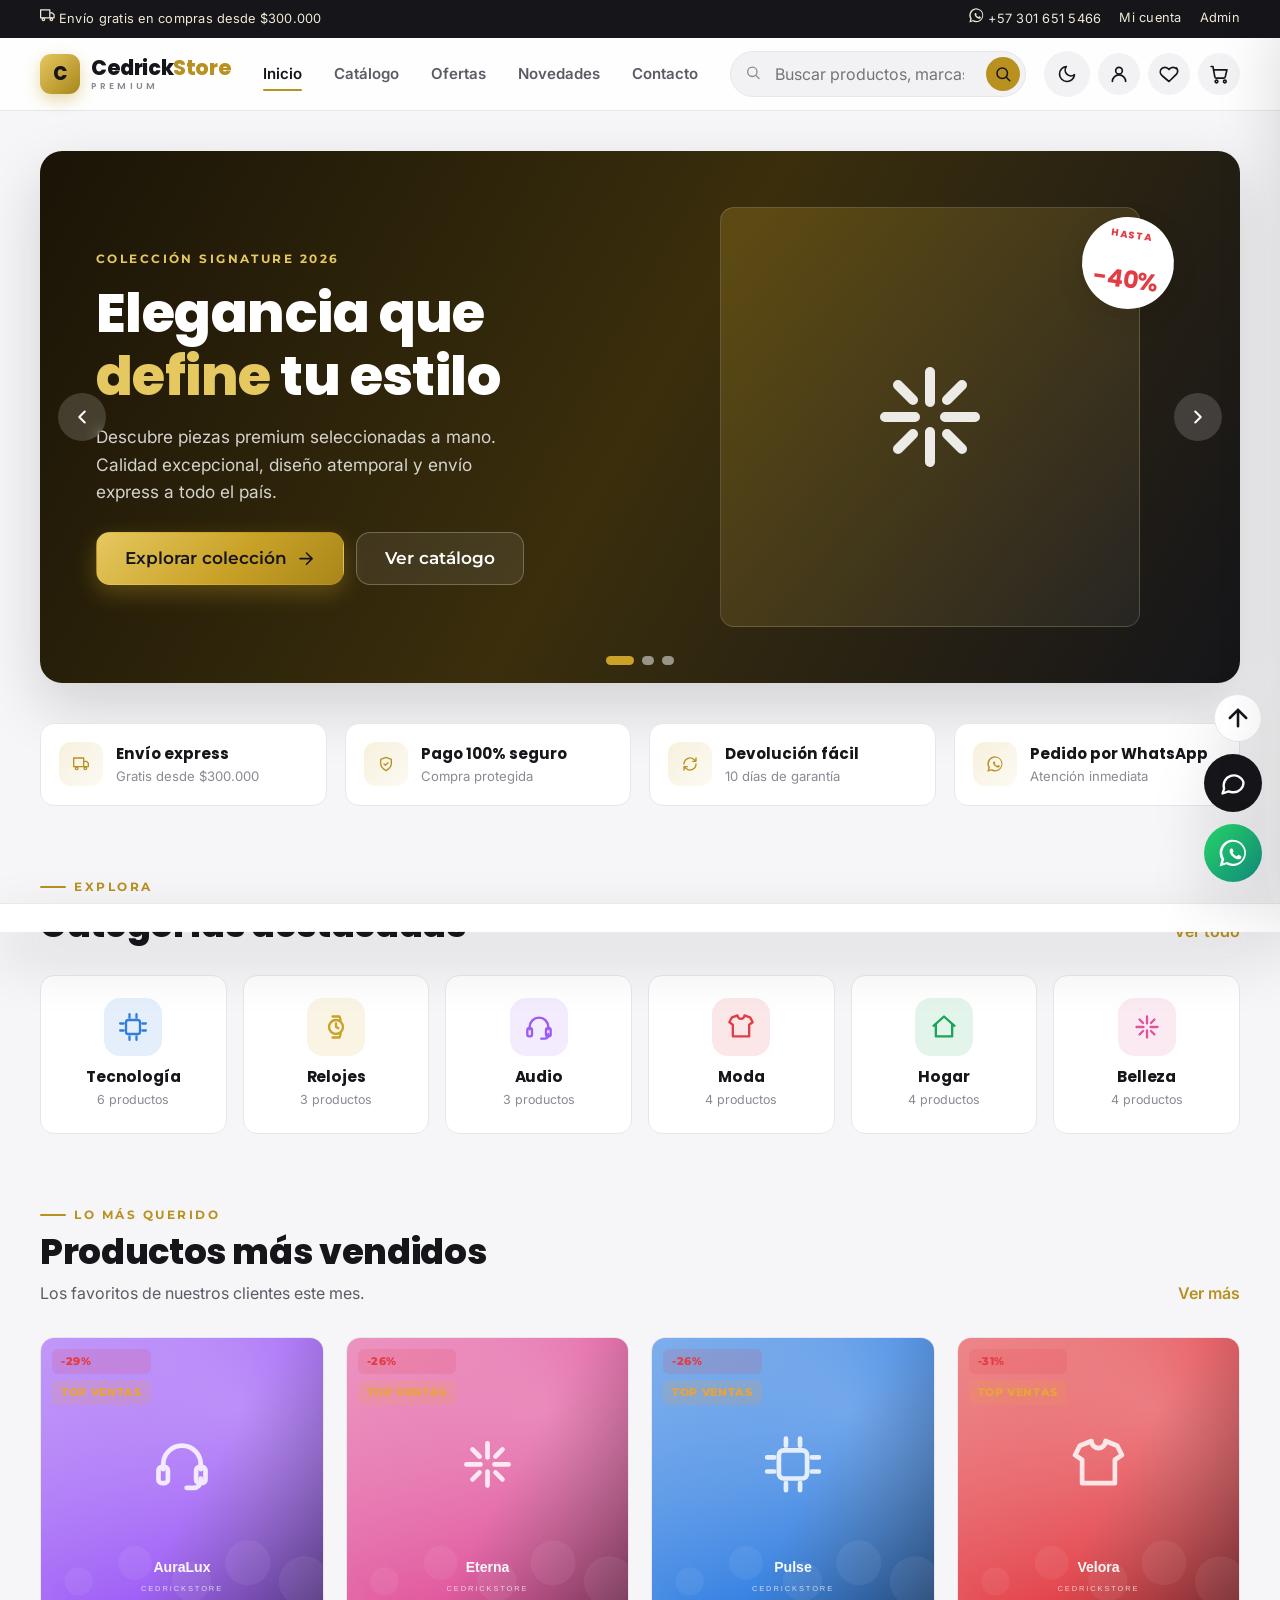
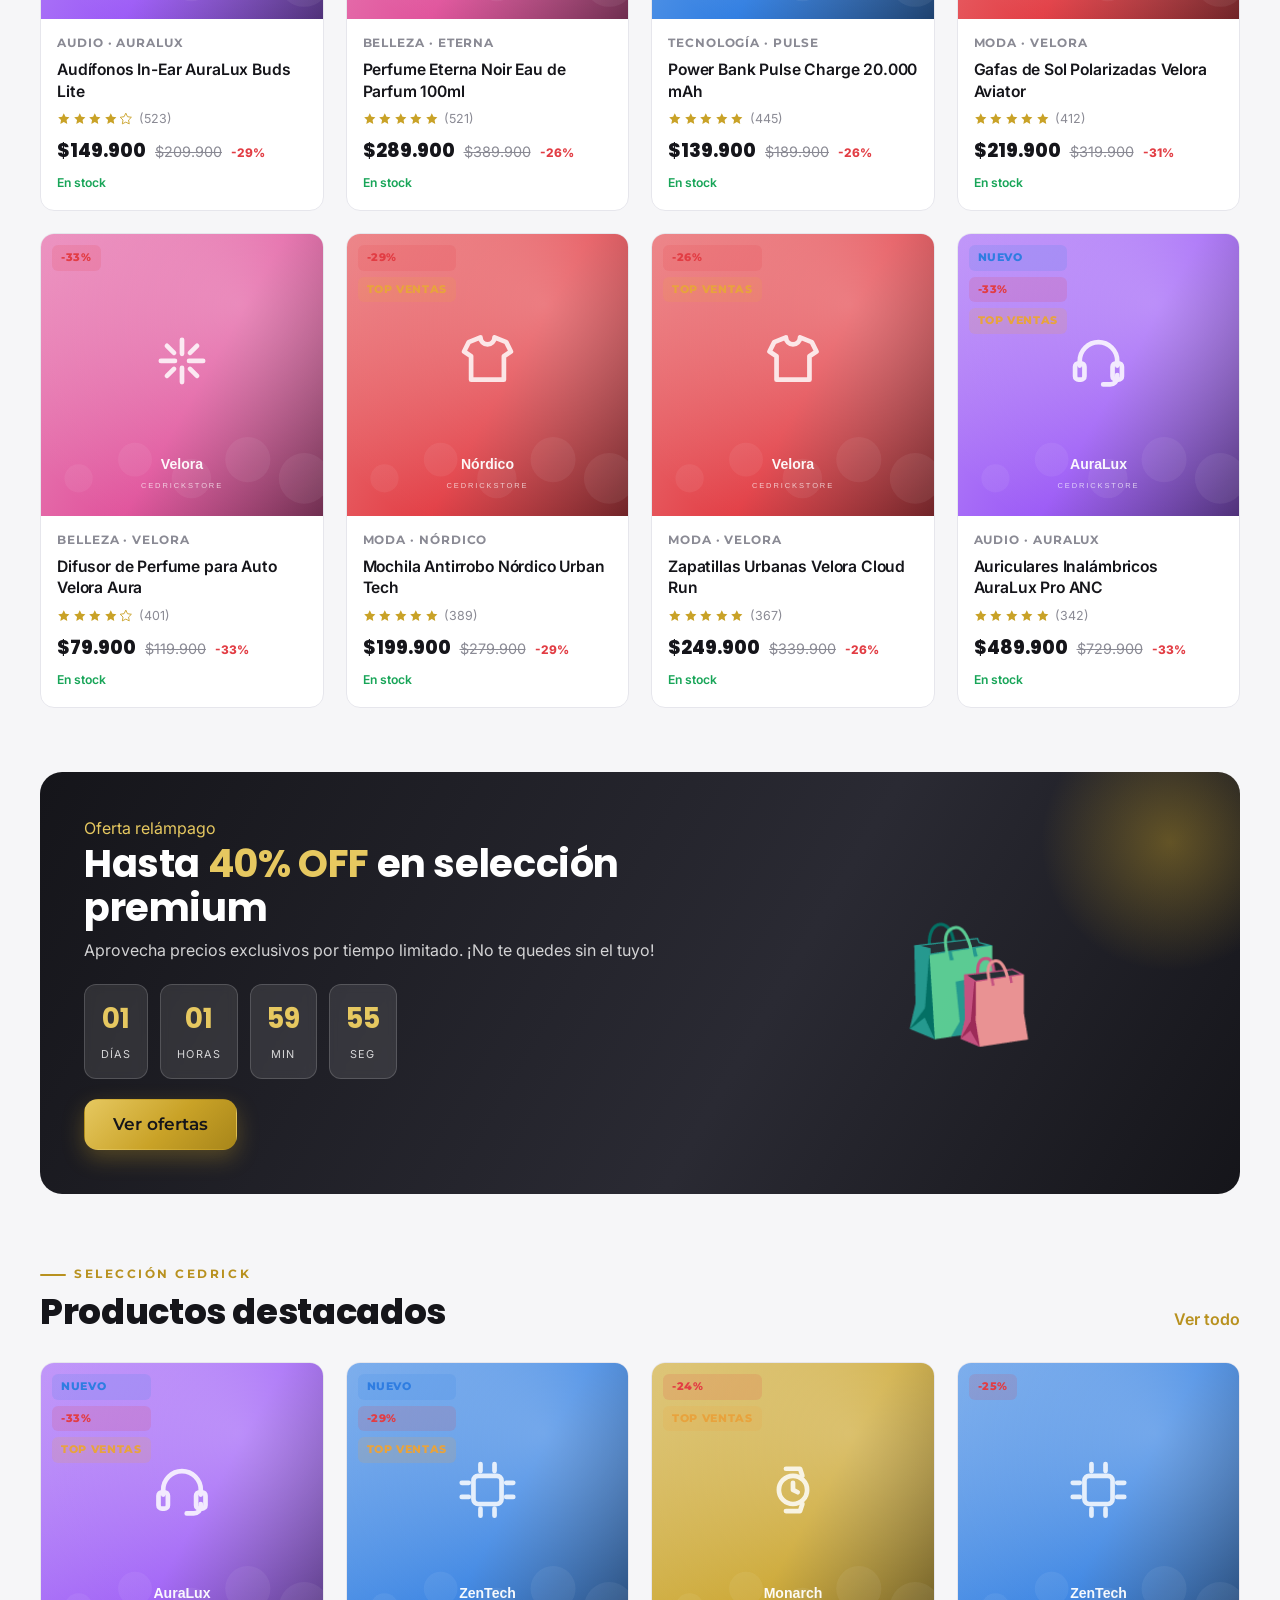
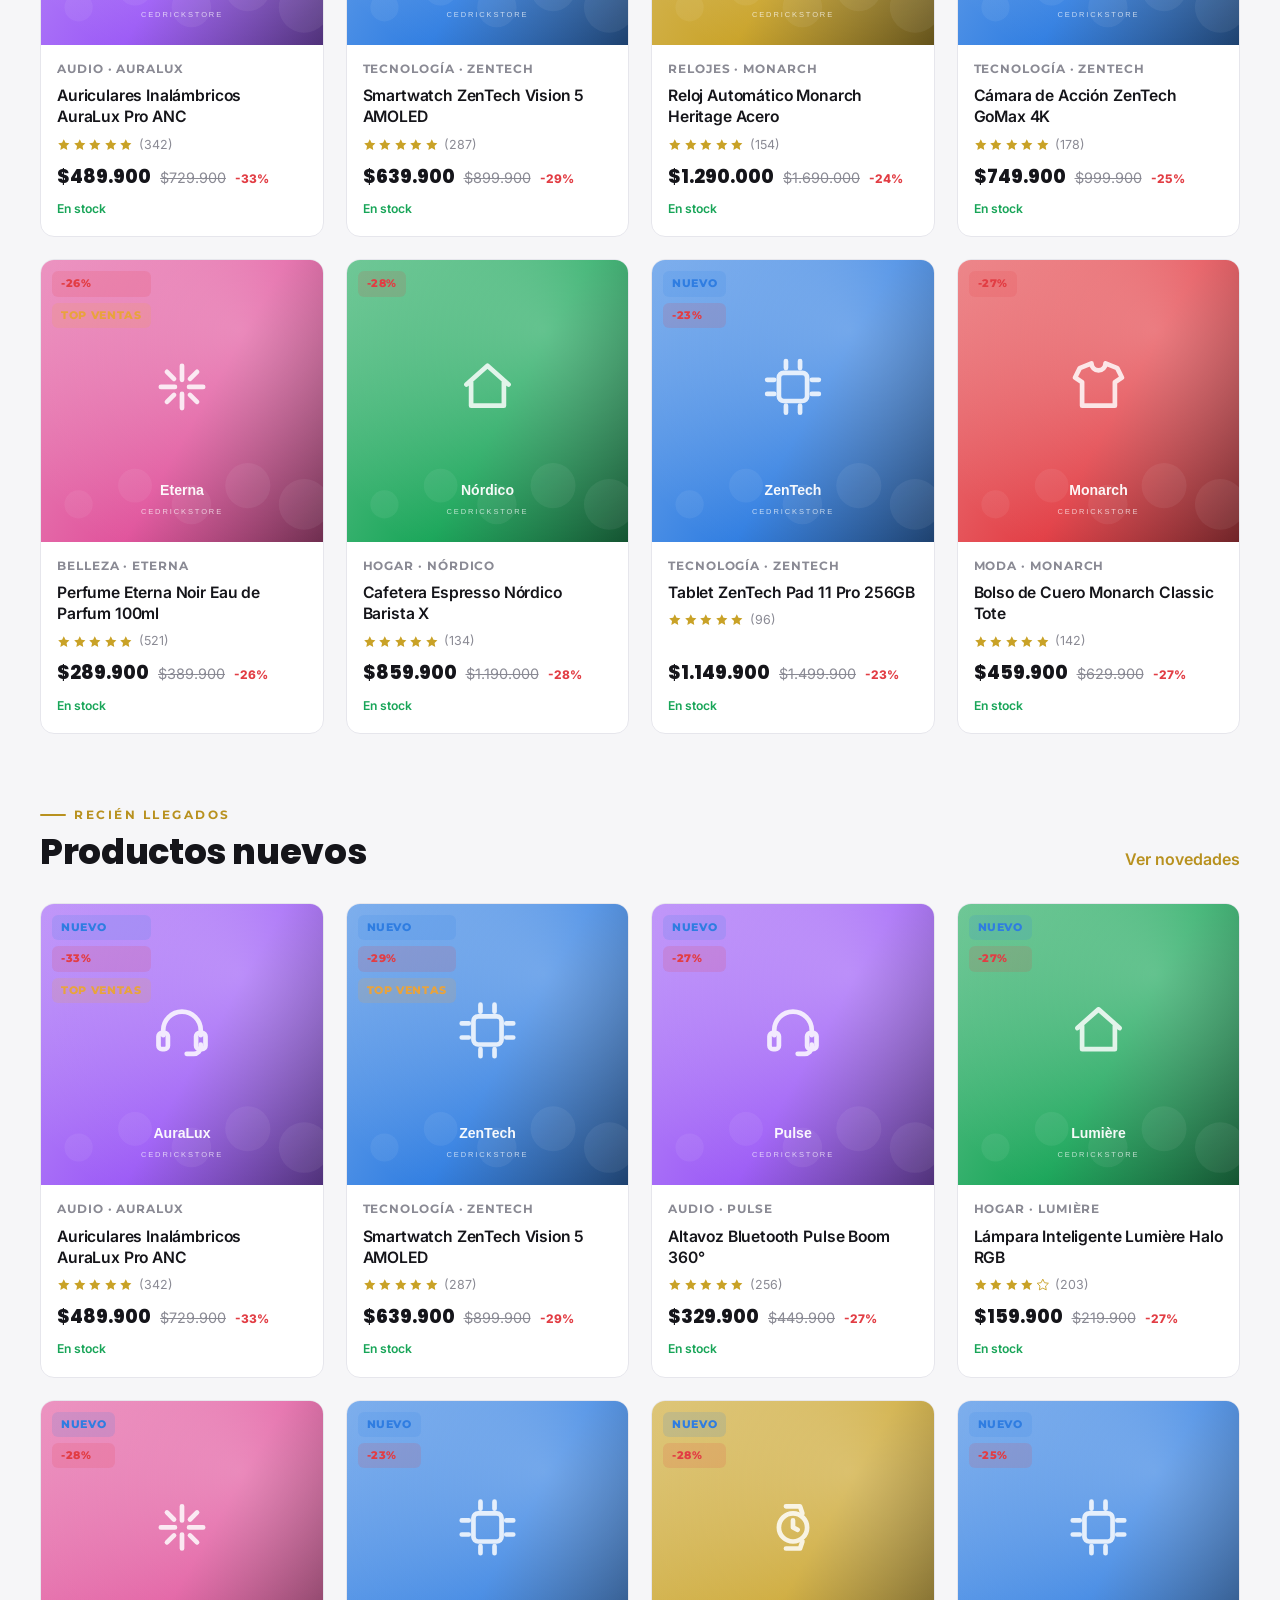
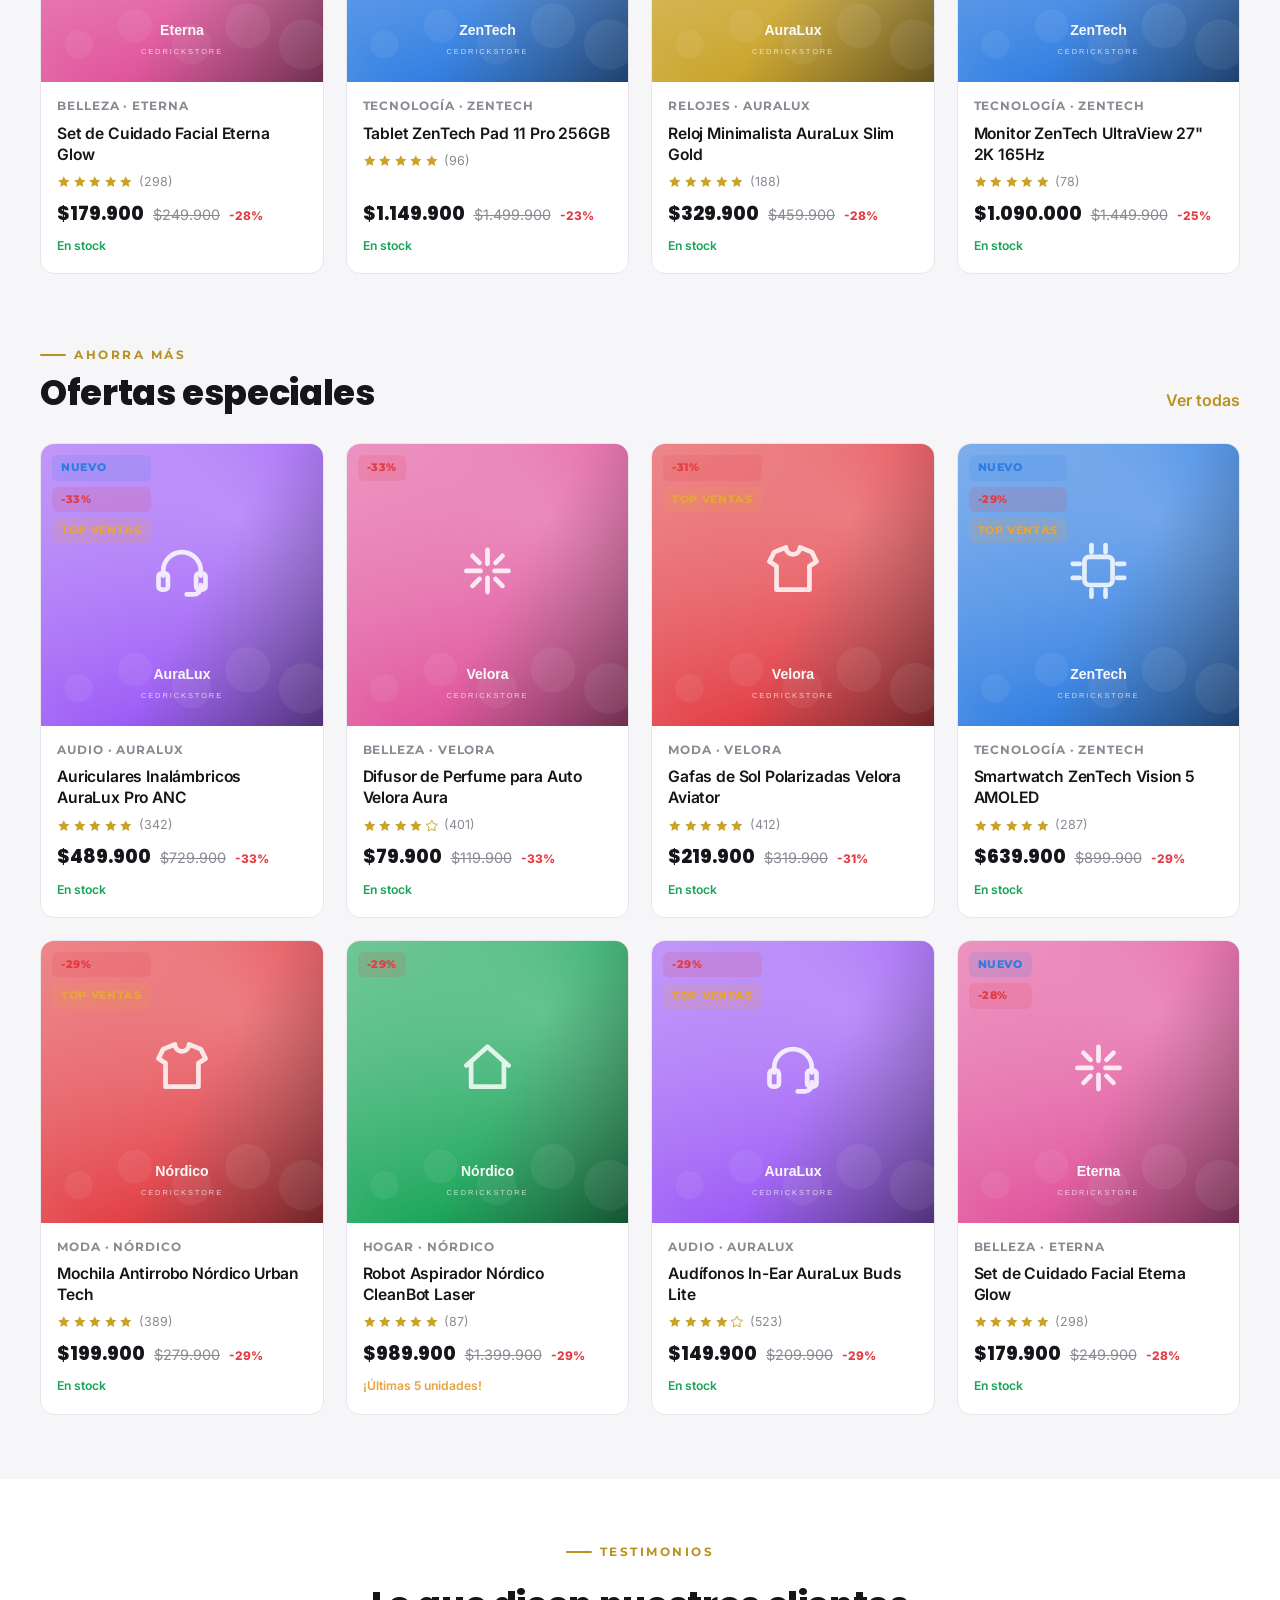
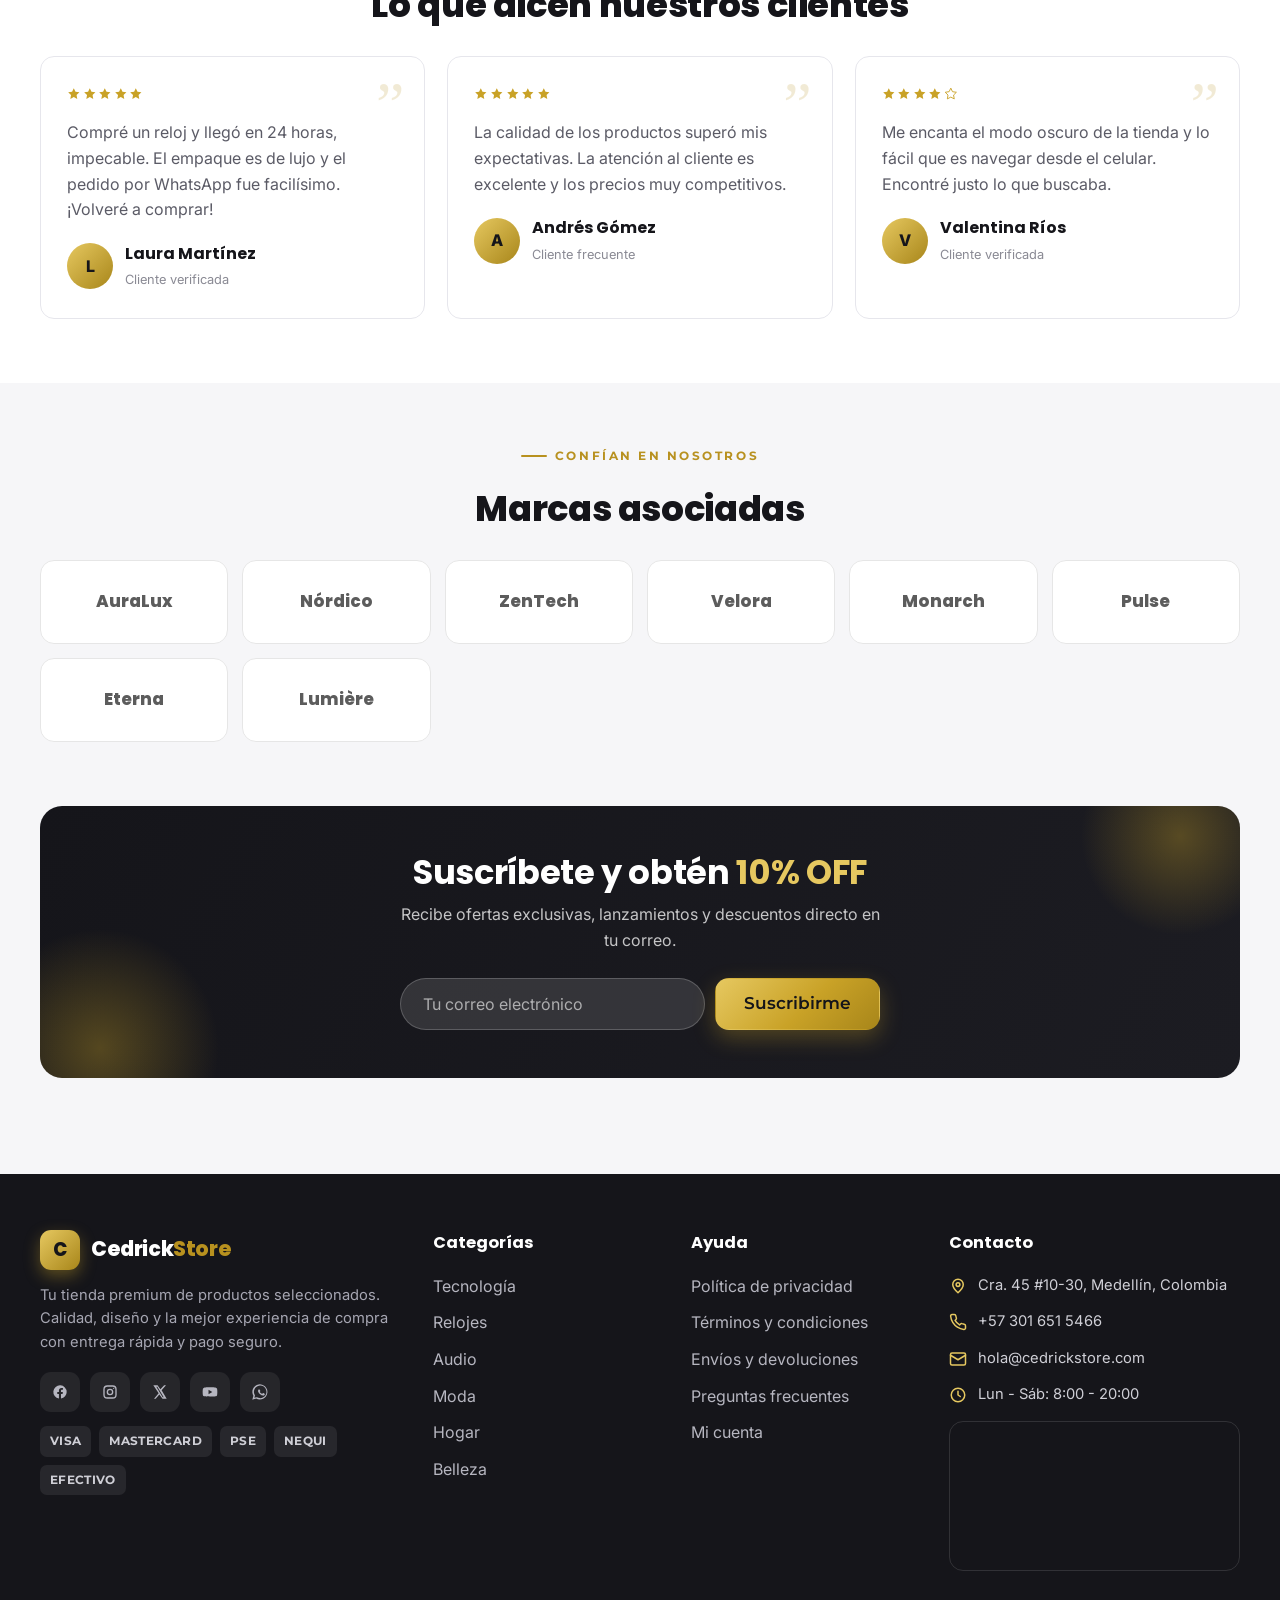
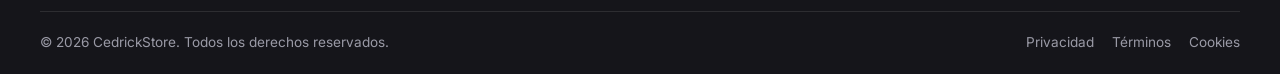
==== index.html @ 31922931 "CedrickStore: tienda online premium con pedidos por WhatsApp - Home con slider, categorias, mas vend" ====
<!DOCTYPE html>
<html lang="es">
<head>
  <meta charset="UTF-8">
  <meta name="viewport" content="width=device-width, initial-scale=1.0, viewport-fit=cover">
  <meta name="theme-color" content="#0c0c0e">
  <title>CedrickStore — Tienda Online Premium | Tecnología, Relojes, Moda y más</title>
  <meta name="description" content="CedrickStore: tienda online premium con productos seleccionados de tecnología, relojes, audio, moda, hogar y belleza. Envío rápido, pago seguro y pedidos por WhatsApp.">
  <meta name="keywords" content="tienda online, comprar online, tecnología, relojes, audio, moda, hogar, belleza, premium, ofertas, Colombia">
  <meta name="author" content="CedrickStore">
  <link rel="canonical" href="https://cedrickstore.com/">
  <!-- Open Graph -->
  <meta property="og:type" content="website">
  <meta property="og:title" content="CedrickStore — Tienda Online Premium">
  <meta property="og:description" content="Productos premium seleccionados a mano. Tecnología, relojes, moda y más con envío rápido y pedidos por WhatsApp.">
  <meta property="og:locale" content="es_CO">
  <meta name="twitter:card" content="summary_large_image">
  <link rel="icon" href="data:image/svg+xml,%3Csvg xmlns='http://www.w3.org/2000/svg' viewBox='0 0 32 32'%3E%3Crect width='32' height='32' rx='8' fill='%23c9a227'/%3E%3Ctext x='16' y='23' font-family='Poppins,sans-serif' font-size='20' font-weight='800' text-anchor='middle' fill='%23151515'%3EC%3C/text%3E%3C/svg%3E">
  <link rel="preconnect" href="https://fonts.googleapis.com">
  <link rel="preconnect" href="https://fonts.gstatic.com" crossorigin>
  <link rel="stylesheet" href="css/styles.css">
  <script type="application/ld+json">
  {"@context":"https://schema.org","@type":"Store","name":"CedrickStore","description":"Tienda online premium de tecnología, relojes, moda, hogar y belleza.","telephone":"+573016515466","address":{"@type":"PostalAddress","addressLocality":"Medellín","addressCountry":"CO"},"priceRange":"$$"}
  </script>
</head>
<body data-page="home">

  <main>
    <!-- HERO / SLIDER -->
    <section class="hero section--tight">
      <div class="container">
        <div class="slider" id="heroSlider" aria-label="Promociones destacadas">
          <div class="slides" id="heroSlides"></div>
          <button class="slider-arrow prev" id="heroPrev" aria-label="Anterior"></button>
          <button class="slider-arrow next" id="heroNext" aria-label="Siguiente"></button>
          <div class="slider-dots" id="heroDots"></div>
        </div>
      </div>
    </section>

    <!-- FEATURES -->
    <section class="container">
      <div class="feature-row reveal" id="featureRow"></div>
    </section>

    <!-- CATEGORÍAS -->
    <section class="section">
      <div class="container">
        <div class="section-head">
          <div>
            <span class="eyebrow">Explora</span>
            <h2 class="section-title">Categorías destacadas</h2>
          </div>
          <a href="catalog.html" class="link-more">Ver todo</a>
        </div>
        <div class="cat-grid stagger" id="catGrid"></div>
      </div>
    </section>

    <!-- MÁS VENDIDOS -->
    <section class="section" style="padding-top:0">
      <div class="container">
        <div class="section-head">
          <div>
            <span class="eyebrow">Lo más querido</span>
            <h2 class="section-title">Productos más vendidos</h2>
            <p class="section-sub">Los favoritos de nuestros clientes este mes.</p>
          </div>
          <a href="catalog.html?sort=popular" class="link-more">Ver más</a>
        </div>
        <div class="product-grid" id="bestGrid"></div>
      </div>
    </section>

    <!-- DEAL BANNER -->
    <section class="container">
      <div class="deal-banner reveal">
        <div>
          <span class="eyebrow" style="color:var(--gold-soft)">Oferta relámpago</span>
          <h3>Hasta <span class="gold-text">40% OFF</span> en selección premium</h3>
          <p style="opacity:.8;margin-top:8px">Aprovecha precios exclusivos por tiempo limitado. ¡No te quedes sin el tuyo!</p>
          <div class="countdown" id="countdown">
            <div class="cd-box"><b data-cd="d">00</b><span>Días</span></div>
            <div class="cd-box"><b data-cd="h">00</b><span>Horas</span></div>
            <div class="cd-box"><b data-cd="m">00</b><span>Min</span></div>
            <div class="cd-box"><b data-cd="s">00</b><span>Seg</span></div>
          </div>
          <a href="catalog.html?filter=sale" class="btn btn-gold btn-lg">Ver ofertas</a>
        </div>
        <div class="center" style="font-size:7rem;opacity:.9">🛍️</div>
      </div>
    </section>

    <!-- DESTACADOS -->
    <section class="section">
      <div class="container">
        <div class="section-head">
          <div>
            <span class="eyebrow">Selección Cedrick</span>
            <h2 class="section-title">Productos destacados</h2>
          </div>
          <a href="catalog.html" class="link-more">Ver todo</a>
        </div>
        <div class="product-grid" id="featuredGrid"></div>
      </div>
    </section>

    <!-- NUEVOS -->
    <section class="section" style="padding-top:0">
      <div class="container">
        <div class="section-head">
          <div>
            <span class="eyebrow">Recién llegados</span>
            <h2 class="section-title">Productos nuevos</h2>
          </div>
          <a href="catalog.html?sort=new" class="link-more">Ver novedades</a>
        </div>
        <div class="product-grid" id="newGrid"></div>
      </div>
    </section>

    <!-- OFERTAS -->
    <section class="section" style="padding-top:0">
      <div class="container">
        <div class="section-head">
          <div>
            <span class="eyebrow">Ahorra más</span>
            <h2 class="section-title">Ofertas especiales</h2>
          </div>
          <a href="catalog.html?filter=sale" class="link-more">Ver todas</a>
        </div>
        <div class="product-grid" id="saleGrid"></div>
      </div>
    </section>

    <!-- TESTIMONIOS -->
    <section class="section" style="background:var(--bg-alt)">
      <div class="container">
        <div class="section-head" style="justify-content:center;text-align:center;flex-direction:column;align-items:center">
          <span class="eyebrow">Testimonios</span>
          <h2 class="section-title">Lo que dicen nuestros clientes</h2>
        </div>
        <div class="testi-grid stagger" id="testiGrid"></div>
      </div>
    </section>

    <!-- MARCAS -->
    <section class="section">
      <div class="container">
        <div class="section-head" style="justify-content:center;text-align:center;flex-direction:column;align-items:center">
          <span class="eyebrow">Confían en nosotros</span>
          <h2 class="section-title">Marcas asociadas</h2>
        </div>
        <div class="brand-strip stagger" id="brandStrip"></div>
      </div>
    </section>

    <!-- NEWSLETTER -->
    <section class="container" style="padding-bottom:32px">
      <div class="newsletter reveal">
        <h3>Suscríbete y obtén <span style="color:var(--gold-soft)">10% OFF</span></h3>
        <p>Recibe ofertas exclusivas, lanzamientos y descuentos directo en tu correo.</p>
        <form id="newsletterForm">
          <input type="email" placeholder="Tu correo electrónico" required aria-label="Correo">
          <button class="btn btn-gold btn-lg" type="submit">Suscribirme</button>
        </form>
      </div>
    </section>
  </main>

  <script src="js/data.js"></script>
  <script src="js/core.js"></script>
  <script src="js/layout.js"></script>
  <script src="js/home.js"></script>
</body>
</html>
---- css/styles.css ----
/* =========================================================================
   CedrickStore — Sistema de diseño premium
   Paleta: Negro elegante · Blanco premium · Dorado sofisticado · Gris oscuro
   Tipografías: Poppins · Inter · Montserrat
   Totalmente editable: modifica las variables de :root y [data-theme].
   ========================================================================= */

/* ---------- Tipografías (con fallback de sistema si no hay red) ---------- */
@import url('https://fonts.googleapis.com/css2?family=Inter:wght@400;500;600;700&family=Montserrat:wght@500;600;700;800&family=Poppins:wght@400;500;600;700;800&display=swap');

/* ============================ VARIABLES ================================== */
:root {
  /* Paleta base */
  --gold: #c9a227;
  --gold-soft: #e6c860;
  --gold-deep: #a8861a;
  --black: #0c0c0e;
  --ink: #15151a;
  --gray-900: #1c1c22;
  --gray-700: #33333d;
  --gray-500: #6b6b76;
  --gray-300: #c9c9d1;
  --gray-100: #f2f2f5;
  --white: #ffffff;

  /* Tokens semánticos (TEMA CLARO por defecto) */
  --bg: #f6f6f8;
  --bg-alt: #ffffff;
  --surface: #ffffff;
  --surface-2: #f2f2f5;
  --text: #15151a;
  --text-soft: #5b5b66;
  --muted: #8a8a94;
  --border: #e6e6ec;
  --accent: #b8911f;
  --accent-2: #c9a227;
  --accent-contrast: #15151a;
  --header-bg: rgba(255,255,255,0.86);
  --shadow-sm: 0 1px 2px rgba(16,16,22,.06), 0 2px 8px rgba(16,16,22,.05);
  --shadow-md: 0 8px 28px rgba(16,16,22,.10);
  --shadow-lg: 0 24px 60px rgba(16,16,22,.16);
  --success: #18a558;
  --danger: #e23d44;
  --warning: #e8a33d;
  --info: #2f7de1;

  --radius: 14px;
  --radius-sm: 9px;
  --radius-lg: 22px;
  --maxw: 1240px;
  --header-h: 72px;
  --font-sans: 'Inter', system-ui, -apple-system, 'Segoe UI', Roboto, sans-serif;
  --font-head: 'Poppins', 'Montserrat', system-ui, sans-serif;
  --font-alt: 'Montserrat', 'Poppins', system-ui, sans-serif;
  --ease: cubic-bezier(.22,.61,.36,1);
}

/* ============================ TEMA OSCURO =============================== */
[data-theme="dark"] {
  --bg: #0c0c0e;
  --bg-alt: #121217;
  --surface: #16161c;
  --surface-2: #1d1d25;
  --text: #f3f3f6;
  --text-soft: #b9b9c4;
  --muted: #82828e;
  --border: #26262f;
  --accent: #e6c860;
  --accent-2: #c9a227;
  --accent-contrast: #15151a;
  --header-bg: rgba(12,12,14,0.78);
  --shadow-sm: 0 1px 2px rgba(0,0,0,.4), 0 2px 10px rgba(0,0,0,.35);
  --shadow-md: 0 10px 34px rgba(0,0,0,.5);
  --shadow-lg: 0 28px 70px rgba(0,0,0,.6);
}

/* ============================ RESET ===================================== */
*, *::before, *::after { box-sizing: border-box; }
* { margin: 0; }
html { scroll-behavior: smooth; -webkit-text-size-adjust: 100%; }
body {
  font-family: var(--font-sans);
  background: var(--bg);
  color: var(--text);
  line-height: 1.6;
  -webkit-font-smoothing: antialiased;
  text-rendering: optimizeLegibility;
  transition: background .4s var(--ease), color .4s var(--ease);
  overflow-x: hidden;
}
img, svg, video { display: block; max-width: 100%; }
img { height: auto; }
/* Tamaño seguro por defecto para íconos SVG en línea (se sobreescribe abajo) */
svg { width: 1em; height: 1em; flex-shrink: 0; }
.ico { display: inline-flex; align-items: center; justify-content: center; line-height: 0; }
.ico svg { width: 1.15em; height: 1.15em; }
.stars svg { width: 1em; height: 1em; }
.modal-close svg, .search-go svg { width: 18px; height: 18px; }
.btn svg { width: 1.15em; height: 1.15em; }
a { color: inherit; text-decoration: none; }
button { font-family: inherit; cursor: pointer; border: none; background: none; color: inherit; }
input, select, textarea { font-family: inherit; font-size: 1rem; color: inherit; }
ul { list-style: none; padding: 0; }
h1, h2, h3, h4 { font-family: var(--font-head); line-height: 1.15; font-weight: 700; letter-spacing: -.01em; }
:focus-visible { outline: 2px solid var(--accent); outline-offset: 2px; border-radius: 6px; }
::selection { background: var(--accent); color: var(--accent-contrast); }

/* Scrollbar */
::-webkit-scrollbar { width: 11px; height: 11px; }
::-webkit-scrollbar-track { background: transparent; }
::-webkit-scrollbar-thumb { background: var(--gray-500); border-radius: 20px; border: 3px solid var(--bg); }
::-webkit-scrollbar-thumb:hover { background: var(--accent); }

/* ============================ LAYOUT =================================== */
.container { width: 100%; max-width: var(--maxw); margin-inline: auto; padding-inline: 20px; }
.section { padding: 64px 0; }
.section--tight { padding: 40px 0; }
.row { display: flex; }
.center { display: flex; align-items: center; justify-content: center; }
.between { display: flex; align-items: center; justify-content: space-between; }
.gap-8 { gap: 8px; } .gap-12 { gap: 12px; } .gap-16 { gap: 16px; } .gap-24 { gap: 24px; }
.hidden { display: none !important; }
.text-center { text-align: center; }
.muted { color: var(--muted); }
.gold-text { color: var(--accent); }

/* Encabezados de sección */
.section-head { display: flex; align-items: flex-end; justify-content: space-between; gap: 16px; margin-bottom: 30px; flex-wrap: wrap; }
.section-head .eyebrow {
  font-family: var(--font-alt); font-weight: 700; letter-spacing: .22em; text-transform: uppercase;
  font-size: .72rem; color: var(--accent); margin-bottom: 8px; display: inline-flex; align-items: center; gap: 8px;
}
.section-head .eyebrow::before { content: ''; width: 26px; height: 2px; background: var(--accent); border-radius: 2px; }
.section-title { font-size: clamp(1.5rem, 3vw, 2.2rem); font-weight: 800; }
.section-sub { color: var(--text-soft); max-width: 560px; margin-top: 8px; }
.link-more { color: var(--accent); font-weight: 600; display: inline-flex; align-items: center; gap: 6px; transition: gap .25s var(--ease); }
.link-more:hover { gap: 12px; }

/* ============================ BOTONES =================================== */
.btn {
  display: inline-flex; align-items: center; justify-content: center; gap: 9px;
  font-family: var(--font-alt); font-weight: 600; font-size: .95rem;
  padding: 12px 22px; border-radius: var(--radius-sm); cursor: pointer;
  transition: transform .2s var(--ease), box-shadow .25s var(--ease), background .25s var(--ease), color .25s, border-color .25s;
  white-space: nowrap; border: 1.5px solid transparent; line-height: 1;
}
.btn:active { transform: translateY(1px) scale(.99); }
.btn-gold {
  background: linear-gradient(135deg, var(--gold-soft), var(--gold) 55%, var(--gold-deep));
  color: #15151a; box-shadow: 0 8px 22px rgba(201,162,39,.32);
}
.btn-gold:hover { box-shadow: 0 12px 30px rgba(201,162,39,.45); transform: translateY(-2px); }
.btn-dark { background: var(--ink); color: #fff; }
[data-theme="dark"] .btn-dark { background: #fff; color: #15151a; }
.btn-dark:hover { transform: translateY(-2px); box-shadow: var(--shadow-md); }
.btn-outline { border-color: var(--border); background: var(--surface); color: var(--text); }
.btn-outline:hover { border-color: var(--accent); color: var(--accent); }
.btn-ghost { background: var(--surface-2); color: var(--text); }
.btn-ghost:hover { background: var(--border); }
.btn-block { width: 100%; }
.btn-lg { padding: 16px 28px; font-size: 1.05rem; border-radius: var(--radius); }
.btn-sm { padding: 8px 14px; font-size: .85rem; }
.btn-wa { background: linear-gradient(135deg,#25d366,#128c7e); color:#fff; box-shadow: 0 10px 26px rgba(37,211,102,.4); }
.btn-wa:hover { transform: translateY(-2px); box-shadow: 0 14px 34px rgba(37,211,102,.55); }
.btn:disabled { opacity: .5; cursor: not-allowed; transform: none; }

/* Iconos / chips */
.icon-btn {
  width: 42px; height: 42px; border-radius: 50%; display: grid; place-items: center;
  background: var(--surface-2); color: var(--text); position: relative;
  transition: background .2s, color .2s, transform .2s var(--ease);
}
.icon-btn:hover { background: var(--accent); color: var(--accent-contrast); transform: translateY(-2px); }
.icon-btn svg { width: 20px; height: 20px; }
.badge-count {
  position: absolute; top: -4px; right: -4px; min-width: 19px; height: 19px; padding: 0 5px;
  background: var(--accent); color: var(--accent-contrast); font-size: .68rem; font-weight: 800;
  border-radius: 20px; display: grid; place-items: center; border: 2px solid var(--surface);
  font-family: var(--font-alt); transform: scale(0); transition: transform .25s var(--ease);
}
.badge-count.show { transform: scale(1); }

.chip {
  display: inline-flex; align-items: center; gap: 6px; padding: 6px 13px; border-radius: 30px;
  background: var(--surface-2); border: 1px solid var(--border); font-size: .82rem; font-weight: 600;
  color: var(--text-soft); cursor: pointer; transition: all .2s var(--ease);
}
.chip:hover { border-color: var(--accent); color: var(--accent); }
.chip.active { background: var(--accent); color: var(--accent-contrast); border-color: var(--accent); }
.tag {
  display: inline-flex; align-items: center; gap: 5px; font-size: .68rem; font-weight: 800; letter-spacing: .06em;
  text-transform: uppercase; padding: 4px 9px; border-radius: 6px; font-family: var(--font-alt);
}
.tag-new { background: rgba(47,125,225,.14); color: var(--info); }
.tag-sale { background: rgba(226,61,68,.14); color: var(--danger); }
.tag-hot { background: rgba(232,163,61,.16); color: var(--warning); }
.tag-gold { background: rgba(201,162,39,.16); color: var(--accent); }

/* ============================ HEADER =================================== */
.topbar {
  background: var(--ink); color: #efe9d6; font-size: .8rem; letter-spacing: .02em;
}
[data-theme="dark"] .topbar { background: #000; }
.topbar .container { display: flex; align-items: center; justify-content: space-between; height: 38px; }
.topbar a:hover { color: var(--gold-soft); }
.topbar .topbar-links { display: flex; gap: 18px; }

.site-header {
  position: sticky; top: 0; z-index: 100; background: var(--header-bg);
  backdrop-filter: saturate(180%) blur(14px); -webkit-backdrop-filter: saturate(180%) blur(14px);
  border-bottom: 1px solid var(--border); transition: box-shadow .3s, background .4s;
}
.site-header.scrolled { box-shadow: var(--shadow-md); }
.header-inner { display: flex; align-items: center; gap: 18px; height: var(--header-h); }

.logo { display: flex; align-items: center; gap: 11px; font-family: var(--font-head); font-weight: 800; }
.logo-mark {
  width: 40px; height: 40px; border-radius: 11px; display: grid; place-items: center;
  background: linear-gradient(135deg, var(--gold-soft), var(--gold-deep));
  color: #15151a; font-weight: 800; font-size: 1.15rem; box-shadow: 0 6px 16px rgba(201,162,39,.4);
  font-family: var(--font-head);
}
.logo-text { font-size: 1.28rem; line-height: 1; letter-spacing: -.02em; }
.logo-text span { color: var(--accent); }
.logo-text small { display: block; font-size: .58rem; letter-spacing: .34em; color: var(--muted); font-weight: 600; margin-top: 3px; }

.main-nav { display: flex; align-items: center; gap: 4px; }
.main-nav a {
  padding: 9px 14px; border-radius: 9px; font-weight: 600; font-size: .94rem; color: var(--text-soft);
  position: relative; transition: color .2s, background .2s;
}
.main-nav a::after {
  content: ''; position: absolute; left: 14px; right: 14px; bottom: 4px; height: 2px; border-radius: 2px;
  background: var(--accent); transform: scaleX(0); transform-origin: left; transition: transform .3s var(--ease);
}
.main-nav a:hover, .main-nav a.active { color: var(--text); }
.main-nav a:hover::after, .main-nav a.active::after { transform: scaleX(1); }

.search-wrap { flex: 1; max-width: 440px; position: relative; }
.search-wrap.compact { max-width: 360px; }
.search-input {
  width: 100%; height: 46px; border-radius: 30px; border: 1.5px solid var(--border);
  background: var(--surface-2); padding: 0 46px 0 44px; transition: border-color .2s, background .2s, box-shadow .2s;
}
.search-input:focus { outline: none; border-color: var(--accent); background: var(--surface); box-shadow: 0 0 0 4px rgba(201,162,39,.13); }
.search-wrap .ico-search { position: absolute; left: 15px; top: 50%; transform: translateY(-50%); color: var(--muted); width: 19px; height: 19px; }
.search-wrap .search-go { position: absolute; right: 6px; top: 50%; transform: translateY(-50%); width: 34px; height: 34px; border-radius: 50%; background: var(--accent); color: var(--accent-contrast); display: grid; place-items: center; }
.search-suggestions {
  position: absolute; top: 54px; left: 0; right: 0; background: var(--surface); border: 1px solid var(--border);
  border-radius: var(--radius); box-shadow: var(--shadow-lg); overflow: hidden; z-index: 60; padding: 6px;
}
.search-suggestions a { display: flex; align-items: center; gap: 12px; padding: 9px 11px; border-radius: 9px; transition: background .15s; }
.search-suggestions a:hover { background: var(--surface-2); }
.search-suggestions img { width: 42px; height: 42px; border-radius: 8px; object-fit: cover; }
.search-suggestions .s-price { margin-left: auto; font-weight: 700; color: var(--accent); }

.header-actions { display: flex; align-items: center; gap: 8px; margin-left: auto; }

/* Toggle de tema */
.theme-toggle { width: 46px; height: 46px; }
.theme-toggle .sun { display: none; }
[data-theme="dark"] .theme-toggle .sun { display: block; }
[data-theme="dark"] .theme-toggle .moon { display: none; }

/* Hamburguesa */
.hamburger { display: none; }
.hamburger span { display: block; width: 22px; height: 2px; background: currentColor; border-radius: 2px; transition: .3s var(--ease); }
.hamburger span + span { margin-top: 5px; }

/* Drawer móvil */
.mobile-drawer {
  position: fixed; inset: 0 0 0 auto; width: min(86vw, 360px); background: var(--surface); z-index: 200;
  transform: translateX(100%); transition: transform .35s var(--ease); display: flex; flex-direction: column;
  box-shadow: var(--shadow-lg); padding: 20px;
}
.mobile-drawer.open { transform: translateX(0); }
.mobile-drawer nav a { display: flex; align-items: center; justify-content: space-between; padding: 14px 8px; border-bottom: 1px solid var(--border); font-weight: 600; font-size: 1.05rem; }
.drawer-overlay { position: fixed; inset: 0; background: rgba(0,0,0,.5); z-index: 150; opacity: 0; visibility: hidden; transition: .35s; backdrop-filter: blur(2px); }
.drawer-overlay.open { opacity: 1; visibility: visible; }

/* ============================ HERO / SLIDER ============================ */
.hero { position: relative; }
.slider { position: relative; border-radius: var(--radius-lg); overflow: hidden; box-shadow: var(--shadow-lg); }
.slides { display: flex; transition: transform .7s var(--ease); }
.slide { min-width: 100%; position: relative; }
.slide-inner {
  display: grid; grid-template-columns: 1.05fr .95fr; align-items: center; gap: 20px;
  min-height: 460px; padding: 56px; position: relative; isolation: isolate;
}
.slide-bg { position: absolute; inset: 0; z-index: -1; }
.slide-content { max-width: 520px; }
.slide-content .eyebrow {
  font-family: var(--font-alt); font-weight: 700; letter-spacing: .2em; text-transform: uppercase;
  font-size: .76rem; color: var(--gold-soft); margin-bottom: 14px;
}
.slide-content h1 { font-size: clamp(2rem, 4.6vw, 3.4rem); color: #fff; font-weight: 800; margin-bottom: 16px; }
.slide-content h1 span { color: var(--gold-soft); }
.slide-content p { color: rgba(255,255,255,.8); font-size: 1.08rem; margin-bottom: 26px; max-width: 420px; }
.slide-actions { display: flex; gap: 12px; flex-wrap: wrap; }
.slide-figure { position: relative; height: 100%; display: grid; place-items: center; }
.slide-figure img, .slide-figure .ph { width: 100%; max-width: 420px; border-radius: var(--radius); }
.slide-price-badge {
  position: absolute; top: 10px; right: 10px; background: #fff; color: #15151a; border-radius: 50%;
  width: 92px; height: 92px; display: grid; place-items: center; text-align: center; box-shadow: var(--shadow-md);
  font-family: var(--font-head); font-weight: 800; transform: rotate(8deg);
}
.slide-price-badge small { display: block; font-size: .6rem; letter-spacing: .1em; color: var(--danger); }
.slide-price-badge b { font-size: 1.5rem; color: var(--danger); }

.slider-arrow {
  position: absolute; top: 50%; transform: translateY(-50%); width: 48px; height: 48px; border-radius: 50%;
  background: rgba(255,255,255,.16); backdrop-filter: blur(6px); color: #fff; display: grid; place-items: center;
  z-index: 5; transition: background .2s, transform .2s;
}
.slider-arrow:hover { background: var(--gold); color: #15151a; }
.slider-arrow svg { width: 22px; height: 22px; }
.slider-arrow.prev { left: 18px; } .slider-arrow.next { right: 18px; }
.slider-dots { position: absolute; bottom: 18px; left: 50%; transform: translateX(-50%); display: flex; gap: 8px; z-index: 5; }
.slider-dots button { width: 9px; height: 9px; border-radius: 30px; background: rgba(255,255,255,.5); transition: .3s var(--ease); }
.slider-dots button.active { width: 28px; background: var(--gold); }

/* ============================ CARD PRODUCTO ============================ */
.product-grid { display: grid; grid-template-columns: repeat(4, 1fr); gap: 22px; }
.product-grid.cols-3 { grid-template-columns: repeat(3, 1fr); }
.product-card {
  background: var(--surface); border: 1px solid var(--border); border-radius: var(--radius); overflow: hidden;
  display: flex; flex-direction: column; position: relative; transition: transform .3s var(--ease), box-shadow .3s, border-color .3s;
}
.product-card:hover { transform: translateY(-6px); box-shadow: var(--shadow-lg); border-color: transparent; }
.pc-media { position: relative; aspect-ratio: 1/1; overflow: hidden; background: var(--surface-2); }
.pc-media img, .pc-media .ph { width: 100%; height: 100%; object-fit: cover; transition: transform .6s var(--ease); }
.product-card:hover .pc-media img, .product-card:hover .pc-media .ph { transform: scale(1.07); }
.pc-tags { position: absolute; top: 11px; left: 11px; display: flex; flex-direction: column; gap: 6px; z-index: 2; }
.pc-actions { position: absolute; top: 11px; right: 11px; display: flex; flex-direction: column; gap: 8px; z-index: 2; transform: translateX(58px); opacity: 0; transition: .3s var(--ease); }
.product-card:hover .pc-actions { transform: translateX(0); opacity: 1; }
.pc-actions .icon-btn { width: 38px; height: 38px; background: var(--surface); box-shadow: var(--shadow-sm); }
.pc-actions .icon-btn svg { width: 17px; height: 17px; }
.pc-actions .icon-btn.active { background: var(--accent); color: var(--accent-contrast); }
.pc-add {
  position: absolute; left: 11px; right: 11px; bottom: 11px; z-index: 2; transform: translateY(130%); opacity: 0;
  transition: .35s var(--ease);
}
.product-card:hover .pc-add { transform: translateY(0); opacity: 1; }
.pc-body { padding: 15px 16px 18px; display: flex; flex-direction: column; gap: 7px; flex: 1; }
.pc-cat { font-size: .72rem; letter-spacing: .08em; text-transform: uppercase; color: var(--muted); font-weight: 700; font-family: var(--font-alt); }
.pc-title { font-weight: 600; font-size: .98rem; line-height: 1.35; font-family: var(--font-sans); display: -webkit-box; -webkit-line-clamp: 2; -webkit-box-orient: vertical; overflow: hidden; }
.pc-title a:hover { color: var(--accent); }
.stars { display: inline-flex; gap: 2px; color: var(--gold); font-size: .85rem; align-items: center; }
.stars .count { color: var(--muted); font-size: .78rem; margin-left: 4px; }
.pc-price { display: flex; align-items: baseline; gap: 9px; margin-top: auto; }
.price-now { font-family: var(--font-head); font-weight: 800; font-size: 1.18rem; }
.price-old { color: var(--muted); text-decoration: line-through; font-size: .9rem; }
.price-off { font-size: .74rem; font-weight: 800; color: var(--danger); }
.pc-stock { font-size: .76rem; color: var(--success); font-weight: 600; }
.pc-stock.low { color: var(--warning); }
.pc-stock.out { color: var(--danger); }

/* Vista lista */
.product-grid.list-view { grid-template-columns: 1fr; }
.product-grid.list-view .product-card { flex-direction: row; }
.product-grid.list-view .pc-media { width: 240px; aspect-ratio: auto; flex-shrink: 0; }
.product-grid.list-view .pc-add { position: static; transform: none; opacity: 1; max-width: 200px; margin-top: 10px; }
.product-grid.list-view .pc-actions { position: static; transform: none; opacity: 1; flex-direction: row; margin-top: 8px; }
.product-grid.list-view .pc-body { padding: 22px; }
.list-only { display: none; }
.product-grid.list-view .list-only { display: block; }

/* ============================ CATEGORÍAS =============================== */
.cat-grid { display: grid; grid-template-columns: repeat(6, 1fr); gap: 16px; }
.cat-card {
  background: var(--surface); border: 1px solid var(--border); border-radius: var(--radius); padding: 22px 14px;
  text-align: center; transition: transform .3s var(--ease), box-shadow .3s, border-color .3s; position: relative; overflow: hidden;
}
.cat-card::before { content:''; position:absolute; inset:0; background: linear-gradient(135deg, transparent, rgba(201,162,39,.1)); opacity:0; transition:.3s; }
.cat-card:hover { transform: translateY(-5px); box-shadow: var(--shadow-md); border-color: var(--accent); }
.cat-card:hover::before { opacity: 1; }
.cat-ico { width: 58px; height: 58px; margin: 0 auto 12px; border-radius: 16px; display: grid; place-items: center; background: linear-gradient(135deg, rgba(201,162,39,.16), rgba(201,162,39,.06)); color: var(--accent); }
.cat-ico svg { width: 28px; height: 28px; }
.cat-card h4 { font-size: .96rem; }
.cat-card span { font-size: .78rem; color: var(--muted); }

/* ============================ FRANJAS / OFERTAS ======================== */
.deal-banner {
  border-radius: var(--radius-lg); padding: 44px; color: #fff; position: relative; overflow: hidden;
  background: linear-gradient(120deg, #15151a, #2a2a33 60%, #15151a);
  display: grid; grid-template-columns: 1.4fr 1fr; align-items: center; gap: 24px;
}
.deal-banner::after { content:''; position:absolute; right:-60px; top:-60px; width:260px; height:260px; border-radius:50%; background: radial-gradient(circle, rgba(201,162,39,.4), transparent 70%); }
.deal-banner h3 { font-size: clamp(1.6rem,3vw,2.4rem); color:#fff; }
.deal-banner .gold-text { color: var(--gold-soft); }
.countdown { display: flex; gap: 12px; margin: 20px 0; }
.cd-box { background: rgba(255,255,255,.1); border: 1px solid rgba(255,255,255,.16); border-radius: 12px; padding: 12px 16px; text-align: center; min-width: 64px; backdrop-filter: blur(4px); }
.cd-box b { font-family: var(--font-head); font-size: 1.7rem; display: block; color: var(--gold-soft); }
.cd-box span { font-size: .68rem; text-transform: uppercase; letter-spacing: .1em; opacity: .8; }

/* ============================ TESTIMONIOS ============================== */
.testi-grid { display: grid; grid-template-columns: repeat(3, 1fr); gap: 22px; }
.testi-card { background: var(--surface); border: 1px solid var(--border); border-radius: var(--radius); padding: 26px; position: relative; }
.testi-card .quote { position: absolute; top: 16px; right: 20px; font-family: Georgia, serif; font-size: 4rem; color: var(--accent); opacity: .18; line-height: 1; }
.testi-card p { color: var(--text-soft); margin: 12px 0 18px; }
.testi-author { display: flex; align-items: center; gap: 12px; }
.testi-author .avatar { width: 46px; height: 46px; border-radius: 50%; display: grid; place-items: center; background: linear-gradient(135deg,var(--gold-soft),var(--gold-deep)); color:#15151a; font-weight: 800; }
.testi-author b { display: block; font-family: var(--font-head); }
.testi-author span { font-size: .8rem; color: var(--muted); }

/* ============================ MARCAS =================================== */
.brand-strip { display: grid; grid-template-columns: repeat(6,1fr); gap: 14px; }
.brand-pill { height: 84px; border: 1px solid var(--border); border-radius: var(--radius); display: grid; place-items: center; background: var(--surface); color: var(--text-soft); font-family: var(--font-head); font-weight: 800; font-size: 1.05rem; transition: .25s var(--ease); filter: grayscale(1); opacity: .7; }
.brand-pill:hover { filter: none; opacity: 1; color: var(--accent); transform: translateY(-3px); box-shadow: var(--shadow-sm); }

/* ============================ NEWSLETTER =============================== */
.newsletter { background: linear-gradient(120deg, var(--ink), var(--gray-900)); color:#fff; border-radius: var(--radius-lg); padding: 48px; text-align: center; position: relative; overflow: hidden; }
.newsletter::before, .newsletter::after { content:''; position:absolute; border-radius:50%; background: radial-gradient(circle, rgba(201,162,39,.35), transparent 70%); }
.newsletter::before { width:240px; height:240px; left:-60px; bottom:-90px; }
.newsletter::after { width:200px; height:200px; right:-40px; top:-70px; }
.newsletter h3 { color:#fff; font-size: clamp(1.5rem,3vw,2.1rem); position: relative; }
.newsletter p { color: rgba(255,255,255,.75); max-width: 480px; margin: 10px auto 24px; position: relative; }
.newsletter form { display: flex; gap: 10px; max-width: 480px; margin: 0 auto; position: relative; flex-wrap: wrap; }
.newsletter input { flex: 1; min-width: 200px; height: 52px; border-radius: 30px; border: none; padding: 0 22px; background: rgba(255,255,255,.12); color:#fff; border: 1px solid rgba(255,255,255,.2); }
.newsletter input::placeholder { color: rgba(255,255,255,.6); }

/* ============================ FOOTER =================================== */
.site-footer { background: var(--ink); color: #cfcfd6; margin-top: 64px; }
[data-theme="dark"] .site-footer { background: #08080a; border-top: 1px solid var(--border); }
.footer-top { display: grid; grid-template-columns: 1.6fr 1fr 1fr 1.3fr; gap: 34px; padding: 56px 0 40px; }
.footer-col h5 { color:#fff; font-family: var(--font-head); font-size: 1.02rem; margin-bottom: 18px; }
.footer-col ul li { margin-bottom: 11px; }
.footer-col a { color: #b6b6c0; transition: color .2s, padding-left .2s; }
.footer-col a:hover { color: var(--gold-soft); padding-left: 5px; }
.footer-about p { color:#a6a6b2; margin: 14px 0 18px; font-size: .92rem; }
.footer .logo-text { color:#fff; }
.social-row { display: flex; gap: 10px; }
.social-row a { width: 40px; height: 40px; border-radius: 11px; display: grid; place-items: center; background: rgba(255,255,255,.07); transition: .25s var(--ease); }
.social-row a:hover { background: var(--gold); color:#15151a; transform: translateY(-3px); }
.contact-line { display: flex; gap: 11px; align-items: flex-start; margin-bottom: 13px; font-size: .92rem; }
.contact-line svg { width: 18px; height: 18px; color: var(--gold-soft); flex-shrink: 0; margin-top: 3px; }
.pay-methods { display: flex; gap: 8px; flex-wrap: wrap; margin-top: 14px; }
.pay-methods span { padding: 6px 10px; background: rgba(255,255,255,.08); border-radius: 7px; font-size: .72rem; font-weight: 700; font-family: var(--font-alt); letter-spacing: .03em; }
.footer-map { border-radius: var(--radius); overflow: hidden; border: 1px solid rgba(255,255,255,.12); height: 150px; margin-top: 14px; }
.footer-map iframe { width: 100%; height: 100%; border: 0; filter: grayscale(.4) invert(.06); }
.footer-bottom { border-top: 1px solid rgba(255,255,255,.1); padding: 20px 0; display: flex; align-items: center; justify-content: space-between; gap: 14px; flex-wrap: wrap; font-size: .85rem; color: #9a9aa6; }
.footer-bottom .fb-links { display: flex; gap: 18px; flex-wrap: wrap; }

/* ============================ FLOTANTES ================================ */
.float-stack { position: fixed; right: 18px; bottom: 18px; z-index: 120; display: flex; flex-direction: column; gap: 12px; align-items: flex-end; }
.fab { width: 58px; height: 58px; border-radius: 50%; display: grid; place-items: center; box-shadow: var(--shadow-lg); transition: transform .25s var(--ease); position: relative; }
.fab:hover { transform: scale(1.08); }
.fab svg { width: 28px; height: 28px; }
.fab-wa { background: linear-gradient(135deg,#25d366,#128c7e); color:#fff; animation: pulse-wa 2.4s infinite; }
.fab-chat { background: var(--ink); color:#fff; }
[data-theme="dark"] .fab-chat { background: #fff; color:#15151a; }
.fab-top { background: var(--surface); color: var(--text); border: 1px solid var(--border); width: 48px; height: 48px; opacity: 0; pointer-events: none; transition: opacity .3s, transform .25s; }
.fab-top.show { opacity: 1; pointer-events: auto; }
@keyframes pulse-wa { 0% { box-shadow: 0 0 0 0 rgba(37,211,102,.5); } 70% { box-shadow: 0 0 0 16px rgba(37,211,102,0); } 100% { box-shadow: 0 0 0 0 rgba(37,211,102,0); } }
.fab-label { position: absolute; right: 70px; top: 50%; transform: translateY(-50%); background: var(--ink); color:#fff; padding: 8px 13px; border-radius: 9px; font-size: .82rem; white-space: nowrap; opacity: 0; pointer-events: none; transition: .25s; font-weight: 600; }
.fab:hover .fab-label { opacity: 1; }

/* Chat widget */
.chat-box { position: fixed; right: 18px; bottom: 86px; width: min(92vw, 340px); background: var(--surface); border: 1px solid var(--border); border-radius: var(--radius-lg); box-shadow: var(--shadow-lg); z-index: 121; overflow: hidden; transform: translateY(20px) scale(.96); opacity: 0; pointer-events: none; transition: .3s var(--ease); }
.chat-box.open { transform: none; opacity: 1; pointer-events: auto; }
.chat-head { background: linear-gradient(135deg, var(--ink), var(--gray-900)); color:#fff; padding: 16px 18px; display: flex; align-items: center; gap: 12px; }
.chat-head .dot { width: 9px; height: 9px; border-radius: 50%; background: #25d366; box-shadow: 0 0 0 3px rgba(37,211,102,.3); }
.chat-body { padding: 16px; display: flex; flex-direction: column; gap: 10px; max-height: 280px; overflow-y: auto; }
.chat-msg { padding: 10px 13px; border-radius: 12px; font-size: .9rem; max-width: 85%; }
.chat-msg.bot { background: var(--surface-2); border-bottom-left-radius: 3px; }
.chat-msg.me { background: var(--accent); color: var(--accent-contrast); align-self: flex-end; border-bottom-right-radius: 3px; }
.chat-foot { display: flex; gap: 8px; padding: 12px; border-top: 1px solid var(--border); }
.chat-foot input { flex: 1; height: 40px; border-radius: 22px; border: 1px solid var(--border); padding: 0 14px; background: var(--surface-2); }

/* ============================ TOAST =================================== */
.toast-stack { position: fixed; top: 84px; right: 18px; z-index: 300; display: flex; flex-direction: column; gap: 10px; pointer-events: none; }
.toast { background: var(--surface); border: 1px solid var(--border); border-left: 4px solid var(--accent); border-radius: 12px; box-shadow: var(--shadow-lg); padding: 13px 16px; display: flex; align-items: center; gap: 12px; min-width: 260px; max-width: 340px; transform: translateX(120%); transition: transform .4s var(--ease); pointer-events: auto; }
.toast.show { transform: translateX(0); }
.toast.success { border-left-color: var(--success); }
.toast.error { border-left-color: var(--danger); }
.toast.info { border-left-color: var(--info); }
.toast .t-ico { width: 34px; height: 34px; border-radius: 9px; display: grid; place-items: center; flex-shrink: 0; background: var(--surface-2); }
.toast .t-ico svg { width: 18px; height: 18px; }
.toast b { font-family: var(--font-head); font-size: .92rem; display: block; }
.toast small { color: var(--muted); font-size: .82rem; }

/* ============================ MODAL =================================== */
.modal-overlay { position: fixed; inset: 0; background: rgba(8,8,12,.6); backdrop-filter: blur(4px); z-index: 250; display: grid; place-items: center; padding: 18px; opacity: 0; visibility: hidden; transition: .3s; }
.modal-overlay.open { opacity: 1; visibility: visible; }
.modal { background: var(--surface); border-radius: var(--radius-lg); width: 100%; max-width: 440px; box-shadow: var(--shadow-lg); transform: translateY(20px) scale(.97); transition: .35s var(--ease); max-height: 92vh; overflow-y: auto; }
.modal-overlay.open .modal { transform: none; }
.modal.modal-wide { max-width: 760px; }
.modal-head { padding: 22px 24px 0; display: flex; align-items: flex-start; justify-content: space-between; }
.modal-head h3 { font-size: 1.3rem; }
.modal-body { padding: 18px 24px 24px; }
.modal-close { width: 36px; height: 36px; border-radius: 50%; background: var(--surface-2); display: grid; place-items: center; }
.modal-close:hover { background: var(--danger); color:#fff; }

/* Tabs */
.tabs { display: flex; gap: 4px; border-bottom: 1px solid var(--border); margin-bottom: 18px; overflow-x: auto; }
.tab { padding: 11px 16px; font-weight: 600; color: var(--muted); border-bottom: 2px solid transparent; white-space: nowrap; transition: .2s; }
.tab.active { color: var(--accent); border-bottom-color: var(--accent); }

/* ============================ FORM =================================== */
.field { margin-bottom: 16px; }
.field label { display: block; font-weight: 600; font-size: .88rem; margin-bottom: 7px; }
.field label .req { color: var(--danger); }
.input, .select, .textarea {
  width: 100%; height: 48px; border-radius: var(--radius-sm); border: 1.5px solid var(--border);
  background: var(--surface-2); padding: 0 14px; transition: border-color .2s, box-shadow .2s, background .2s;
}
.textarea { height: auto; min-height: 96px; padding: 12px 14px; resize: vertical; }
.input:focus, .select:focus, .textarea:focus { outline: none; border-color: var(--accent); background: var(--surface); box-shadow: 0 0 0 4px rgba(201,162,39,.12); }
.field.invalid .input, .field.invalid .select, .field.invalid .textarea { border-color: var(--danger); box-shadow: 0 0 0 4px rgba(226,61,68,.1); }
.field .err { color: var(--danger); font-size: .78rem; margin-top: 6px; display: none; }
.field.invalid .err { display: block; }
.form-grid { display: grid; grid-template-columns: 1fr 1fr; gap: 0 16px; }
.form-grid .full { grid-column: 1 / -1; }

/* ============================ BREADCRUMB / PAGE HEAD =================== */
.page-head { background: var(--surface); border-bottom: 1px solid var(--border); padding: 30px 0; }
.breadcrumb { display: flex; align-items: center; gap: 8px; font-size: .86rem; color: var(--muted); flex-wrap: wrap; }
.breadcrumb a:hover { color: var(--accent); }
.breadcrumb .sep { opacity: .5; }
.page-head h1 { font-size: clamp(1.5rem,3vw,2rem); margin-top: 8px; }

/* ============================ CATÁLOGO LAYOUT ========================= */
.catalog-layout { display: grid; grid-template-columns: 280px 1fr; gap: 28px; align-items: start; }
.filters-panel { background: var(--surface); border: 1px solid var(--border); border-radius: var(--radius); padding: 20px; position: sticky; top: 92px; }
.filter-group { border-bottom: 1px solid var(--border); padding: 16px 0; }
.filter-group:first-child { padding-top: 0; }
.filter-group:last-child { border-bottom: none; }
.filter-group h4 { font-size: .96rem; margin-bottom: 13px; display: flex; align-items: center; justify-content: space-between; }
.check { display: flex; align-items: center; gap: 9px; padding: 5px 0; cursor: pointer; font-size: .92rem; color: var(--text-soft); }
.check input { width: 17px; height: 17px; accent-color: var(--accent); cursor: pointer; }
.check:hover { color: var(--text); }
.check .cnt { margin-left: auto; font-size: .76rem; color: var(--muted); }
.range-row { display: flex; align-items: center; gap: 10px; }
.range-row input[type="number"] { height: 40px; }
.range-slider { width: 100%; accent-color: var(--accent); margin-top: 10px; }

.toolbar { display: flex; align-items: center; gap: 12px; justify-content: space-between; margin-bottom: 22px; flex-wrap: wrap; background: var(--surface); border: 1px solid var(--border); border-radius: var(--radius); padding: 12px 16px; }
.toolbar .count { font-size: .9rem; color: var(--text-soft); }
.view-toggle { display: flex; gap: 4px; background: var(--surface-2); border-radius: 9px; padding: 4px; }
.view-toggle button { width: 36px; height: 32px; border-radius: 7px; display: grid; place-items: center; color: var(--muted); }
.view-toggle button.active { background: var(--surface); color: var(--accent); box-shadow: var(--shadow-sm); }

.pagination { display: flex; justify-content: center; gap: 7px; margin-top: 40px; }
.pagination button { min-width: 42px; height: 42px; border-radius: 11px; border: 1px solid var(--border); background: var(--surface); font-weight: 700; transition: .2s var(--ease); padding: 0 12px; }
.pagination button:hover:not(:disabled) { border-color: var(--accent); color: var(--accent); }
.pagination button.active { background: var(--accent); color: var(--accent-contrast); border-color: var(--accent); }
.pagination button:disabled { opacity: .4; cursor: not-allowed; }

/* Filtros móviles */
.filters-toggle { display: none; }

/* ============================ PRODUCTO DETALLE ======================== */
.pdp { display: grid; grid-template-columns: 1.05fr 1fr; gap: 40px; align-items: start; }
.gallery-main { border-radius: var(--radius-lg); overflow: hidden; border: 1px solid var(--border); background: var(--surface-2); aspect-ratio: 1/1; position: relative; }
.gallery-main img, .gallery-main .ph { width: 100%; height: 100%; object-fit: cover; }
.gallery-thumbs { display: flex; gap: 10px; margin-top: 12px; flex-wrap: wrap; }
.gallery-thumbs button { width: 76px; height: 76px; border-radius: 11px; overflow: hidden; border: 2px solid var(--border); flex-shrink: 0; }
.gallery-thumbs button.active { border-color: var(--accent); }
.gallery-thumbs img, .gallery-thumbs .ph { width: 100%; height: 100%; object-fit: cover; }
.pdp-info h1 { font-size: clamp(1.5rem,3vw,2.1rem); margin: 8px 0 12px; }
.pdp-rating { display: flex; align-items: center; gap: 14px; margin-bottom: 16px; flex-wrap: wrap; }
.pdp-price { display: flex; align-items: baseline; gap: 14px; margin: 18px 0; flex-wrap: wrap; }
.pdp-price .price-now { font-size: 2.1rem; }
.pdp-desc { color: var(--text-soft); margin-bottom: 20px; }
.qty-stepper { display: inline-flex; align-items: center; border: 1.5px solid var(--border); border-radius: var(--radius-sm); overflow: hidden; }
.qty-stepper button { width: 44px; height: 48px; display: grid; place-items: center; font-size: 1.3rem; color: var(--text-soft); transition: background .15s; }
.qty-stepper button:hover { background: var(--surface-2); color: var(--accent); }
.qty-stepper input { width: 52px; height: 48px; text-align: center; border: none; border-inline: 1.5px solid var(--border); background: var(--surface); font-weight: 700; }
.pdp-actions { display: flex; gap: 12px; flex-wrap: wrap; margin: 20px 0; }
.pdp-meta { border-top: 1px solid var(--border); padding-top: 18px; display: flex; flex-direction: column; gap: 9px; font-size: .9rem; }
.pdp-meta .ln { display: flex; gap: 10px; } .pdp-meta .ln b { min-width: 110px; color: var(--text); }
.share-row { display: flex; align-items: center; gap: 10px; margin-top: 16px; }
.share-row a { width: 38px; height: 38px; border-radius: 50%; display: grid; place-items: center; background: var(--surface-2); transition: .2s var(--ease); }
.share-row a:hover { transform: translateY(-3px); color:#fff; }
.share-row a.fb:hover { background: #1877f2; } .share-row a.wa:hover { background: #25d366; } .share-row a.tw:hover { background: #000; } .share-row a.tg:hover { background: #0088cc; } .share-row a.cp:hover { background: var(--accent); color: var(--accent-contrast); }

.review-card { border: 1px solid var(--border); border-radius: var(--radius); padding: 18px; margin-bottom: 14px; background: var(--surface); }
.review-card .rh { display: flex; align-items: center; gap: 12px; margin-bottom: 8px; }
.review-card .avatar { width: 42px; height: 42px; border-radius: 50%; display: grid; place-items: center; background: var(--surface-2); font-weight: 800; color: var(--accent); }

.feature-row { display: grid; grid-template-columns: repeat(4,1fr); gap: 18px; }
.feature { display: flex; gap: 13px; align-items: flex-start; padding: 18px; border: 1px solid var(--border); border-radius: var(--radius); background: var(--surface); }
.feature .fico { width: 44px; height: 44px; border-radius: 12px; background: linear-gradient(135deg, rgba(201,162,39,.16), rgba(201,162,39,.05)); color: var(--accent); display: grid; place-items: center; flex-shrink: 0; }
.feature h5 { font-family: var(--font-head); font-size: .95rem; } .feature p { font-size: .82rem; color: var(--muted); }

/* ============================ CARRITO / CHECKOUT ====================== */
.cart-layout { display: grid; grid-template-columns: 1fr 380px; gap: 28px; align-items: start; }
.cart-items { display: flex; flex-direction: column; gap: 14px; }
.cart-row { display: grid; grid-template-columns: 96px 1fr auto; gap: 16px; align-items: center; background: var(--surface); border: 1px solid var(--border); border-radius: var(--radius); padding: 14px; }
.cart-row .ci-media { width: 96px; height: 96px; border-radius: 11px; overflow: hidden; background: var(--surface-2); }
.cart-row .ci-media img, .cart-row .ci-media .ph { width: 100%; height: 100%; object-fit: cover; }
.cart-row .ci-title { font-weight: 600; } .cart-row .ci-cat { font-size: .76rem; color: var(--muted); text-transform: uppercase; letter-spacing: .06em; }
.cart-row .ci-price { color: var(--accent); font-weight: 800; font-family: var(--font-head); margin-top: 6px; }
.ci-right { display: flex; flex-direction: column; align-items: flex-end; gap: 10px; }
.ci-remove { color: var(--muted); font-size: .82rem; display: inline-flex; align-items: center; gap: 5px; }
.ci-remove:hover { color: var(--danger); }
.summary { background: var(--surface); border: 1px solid var(--border); border-radius: var(--radius); padding: 22px; position: sticky; top: 92px; }
.summary h3 { font-size: 1.2rem; margin-bottom: 16px; }
.sum-line { display: flex; justify-content: space-between; padding: 9px 0; font-size: .95rem; color: var(--text-soft); }
.sum-line.total { border-top: 1.5px dashed var(--border); margin-top: 8px; padding-top: 16px; font-size: 1.25rem; font-weight: 800; color: var(--text); font-family: var(--font-head); }
.sum-line.total b { color: var(--accent); }
.coupon-row { display: flex; gap: 8px; margin: 14px 0; }
.coupon-row .input { height: 46px; }
.coupon-applied { display: flex; align-items: center; justify-content: space-between; background: rgba(24,165,88,.12); border: 1px dashed var(--success); border-radius: 10px; padding: 9px 13px; font-size: .85rem; color: var(--success); font-weight: 600; margin: 12px 0; }
.empty-state { text-align: center; padding: 60px 20px; }
.empty-state .eico { width: 90px; height: 90px; margin: 0 auto 18px; border-radius: 50%; background: var(--surface-2); display: grid; place-items: center; color: var(--muted); }
.empty-state .eico svg { width: 44px; height: 44px; }

.step-flow { display: flex; align-items: center; gap: 0; margin-bottom: 28px; }
.step { display: flex; align-items: center; gap: 10px; color: var(--muted); font-weight: 600; font-size: .9rem; }
.step .n { width: 30px; height: 30px; border-radius: 50%; display: grid; place-items: center; background: var(--surface-2); border: 2px solid var(--border); font-size: .85rem; }
.step.active { color: var(--accent); } .step.active .n { background: var(--accent); color: var(--accent-contrast); border-color: var(--accent); }
.step.done .n { background: var(--success); color:#fff; border-color: var(--success); }
.step-line { flex: 1; height: 2px; background: var(--border); margin: 0 12px; }

/* ============================ CUENTA / ADMIN ========================== */
.acct-layout, .admin-layout { display: grid; grid-template-columns: 250px 1fr; gap: 26px; align-items: start; }
.side-nav { background: var(--surface); border: 1px solid var(--border); border-radius: var(--radius); padding: 12px; position: sticky; top: 92px; }
.side-nav a, .side-nav button { display: flex; align-items: center; gap: 12px; padding: 12px 14px; border-radius: 10px; font-weight: 600; color: var(--text-soft); width: 100%; text-align: left; transition: .2s; font-size: .94rem; }
.side-nav a:hover, .side-nav button:hover { background: var(--surface-2); color: var(--text); }
.side-nav a.active, .side-nav button.active { background: var(--accent); color: var(--accent-contrast); }
.side-nav svg { width: 19px; height: 19px; }
.side-nav .nav-sep { height: 1px; background: var(--border); margin: 8px 6px; }

.panel { background: var(--surface); border: 1px solid var(--border); border-radius: var(--radius); padding: 24px; }
.panel + .panel { margin-top: 20px; }

.stat-grid { display: grid; grid-template-columns: repeat(4,1fr); gap: 18px; margin-bottom: 22px; }
.stat-card { background: var(--surface); border: 1px solid var(--border); border-radius: var(--radius); padding: 20px; position: relative; overflow: hidden; }
.stat-card .sico { width: 46px; height: 46px; border-radius: 12px; display: grid; place-items: center; margin-bottom: 14px; }
.stat-card h4 { font-size: 1.7rem; font-family: var(--font-head); }
.stat-card span { color: var(--muted); font-size: .85rem; }
.stat-card .trend { position: absolute; top: 20px; right: 20px; font-size: .78rem; font-weight: 700; }
.trend.up { color: var(--success); } .trend.down { color: var(--danger); }

.data-table { width: 100%; border-collapse: collapse; }
.data-table th { text-align: left; font-size: .76rem; text-transform: uppercase; letter-spacing: .06em; color: var(--muted); padding: 12px 14px; border-bottom: 1px solid var(--border); white-space: nowrap; }
.data-table td { padding: 13px 14px; border-bottom: 1px solid var(--border); font-size: .9rem; }
.data-table tr:hover td { background: var(--surface-2); }
.data-table img, .data-table .ph { width: 44px; height: 44px; border-radius: 9px; object-fit: cover; }
.table-wrap { overflow-x: auto; border-radius: var(--radius); }
.status-pill { padding: 4px 11px; border-radius: 30px; font-size: .74rem; font-weight: 800; font-family: var(--font-alt); }
.status-pill.pending { background: rgba(232,163,61,.16); color: var(--warning); }
.status-pill.paid, .status-pill.done { background: rgba(24,165,88,.14); color: var(--success); }
.status-pill.cancel { background: rgba(226,61,68,.14); color: var(--danger); }
.status-pill.ship { background: rgba(47,125,225,.14); color: var(--info); }

.mini-chart { display: flex; align-items: flex-end; gap: 10px; height: 180px; padding-top: 10px; }
.mini-chart .bar { flex: 1; background: linear-gradient(to top, var(--accent), var(--gold-soft)); border-radius: 7px 7px 0 0; min-height: 6px; position: relative; transition: height 1s var(--ease); }
.mini-chart .bar span { position: absolute; bottom: -22px; left: 0; right: 0; text-align: center; font-size: .72rem; color: var(--muted); }

/* ============================ COMPARADOR ============================== */
.compare-bar { position: fixed; left: 0; right: 0; bottom: 0; background: var(--surface); border-top: 1px solid var(--border); box-shadow: var(--shadow-lg); z-index: 119; transform: translateY(110%); transition: transform .4s var(--ease); padding: 14px 0; }
.compare-bar.show { transform: translateY(0); }
.compare-items { display: flex; gap: 12px; align-items: center; }
.compare-thumb { width: 56px; height: 56px; border-radius: 10px; overflow: hidden; border: 1px solid var(--border); position: relative; flex-shrink: 0; }
.compare-thumb img, .compare-thumb .ph { width: 100%; height: 100%; object-fit: cover; }
.compare-thumb .x { position: absolute; top: -6px; right: -6px; width: 20px; height: 20px; border-radius: 50%; background: var(--danger); color:#fff; display: grid; place-items: center; font-size: .7rem; }
.compare-table { width: 100%; border-collapse: collapse; }
.compare-table th, .compare-table td { padding: 13px; border: 1px solid var(--border); text-align: center; }
.compare-table th:first-child, .compare-table td:first-child { text-align: left; font-weight: 700; background: var(--surface-2); }

/* ============================ ANIMACIONES ============================= */
@keyframes fadeUp { from { opacity: 0; transform: translateY(26px); } to { opacity: 1; transform: none; } }
@keyframes fadeIn { from { opacity: 0; } to { opacity: 1; } }
@keyframes pop { 0% { transform: scale(.8); opacity: 0; } 100% { transform: scale(1); opacity: 1; } }
@keyframes shimmer { 0% { background-position: -400px 0; } 100% { background-position: 400px 0; } }
.reveal { opacity: 0; }
.reveal.in { animation: fadeUp .7s var(--ease) forwards; }
.stagger > * { opacity: 0; }
.stagger.in > * { animation: fadeUp .6s var(--ease) forwards; }
.stagger.in > *:nth-child(2) { animation-delay: .07s; }
.stagger.in > *:nth-child(3) { animation-delay: .14s; }
.stagger.in > *:nth-child(4) { animation-delay: .21s; }
.stagger.in > *:nth-child(5) { animation-delay: .28s; }
.stagger.in > *:nth-child(6) { animation-delay: .35s; }
.stagger.in > *:nth-child(7) { animation-delay: .42s; }
.stagger.in > *:nth-child(8) { animation-delay: .49s; }

/* Skeleton loader (lazy) */
.skeleton { background: linear-gradient(90deg, var(--surface-2) 25%, var(--border) 37%, var(--surface-2) 63%); background-size: 800px 100%; animation: shimmer 1.4s infinite linear; }

/* Imagen lazy */
img.lazy { opacity: 0; transition: opacity .5s var(--ease); }
img.lazy.loaded { opacity: 1; }

/* Placeholder SVG product */
.ph { display: grid; place-items: center; }

/* ============================ RESPONSIVE ============================== */
@media (max-width: 1100px) {
  .product-grid { grid-template-columns: repeat(3,1fr); }
  .cat-grid { grid-template-columns: repeat(4,1fr); }
  .brand-strip { grid-template-columns: repeat(4,1fr); }
  .footer-top { grid-template-columns: 1fr 1fr; }
  .stat-grid { grid-template-columns: repeat(2,1fr); }
  .feature-row { grid-template-columns: repeat(2,1fr); }
}
@media (max-width: 980px) {
  .main-nav { display: none; }
  .hamburger { display: block; }
  .search-wrap { display: none; }
  .header-search-mobile { display: block; }
  .cart-layout, .acct-layout, .admin-layout { grid-template-columns: 1fr; }
  .summary, .side-nav, .filters-panel { position: static; }
  .pdp { grid-template-columns: 1fr; gap: 26px; }
  .slide-inner { grid-template-columns: 1fr; min-height: auto; padding: 40px 28px; text-align: center; }
  .slide-content { max-width: 100%; margin: 0 auto; }
  .slide-content p { margin-inline: auto; }
  .slide-actions { justify-content: center; }
  .slide-figure { display: none; }
  .deal-banner { grid-template-columns: 1fr; text-align: center; }
  .countdown { justify-content: center; }
}
@media (max-width: 820px) {
  .catalog-layout { grid-template-columns: 1fr; }
  .filters-panel { display: none; }
  .filters-panel.mobile-open { display: block; position: fixed; inset: 0; z-index: 210; overflow-y: auto; border-radius: 0; }
  .filters-toggle { display: inline-flex; }
  .testi-grid { grid-template-columns: 1fr; }
  .header-actions .hide-sm { display: none; }
}
@media (max-width: 680px) {
  .section { padding: 44px 0; }
  .product-grid, .product-grid.cols-3 { grid-template-columns: repeat(2,1fr); gap: 14px; }
  .cat-grid { grid-template-columns: repeat(3,1fr); }
  .brand-strip { grid-template-columns: repeat(3,1fr); }
  .footer-top { grid-template-columns: 1fr; gap: 26px; }
  .stat-grid, .feature-row { grid-template-columns: 1fr 1fr; }
  .form-grid { grid-template-columns: 1fr; }
  .product-grid.list-view .product-card { flex-direction: column; }
  .product-grid.list-view .pc-media { width: 100%; aspect-ratio: 1/1; }
  .pc-actions { opacity: 1; transform: none; }
  .pc-add { opacity: 1; transform: none; position: static; margin-top: 10px; }
  .slide-content h1 { font-size: 1.9rem; }
  .modal { max-width: 100%; }
  .header-actions .icon-btn { width: 40px; height: 40px; }
  .logo-text small { display: none; }
}
@media (max-width: 420px) {
  .product-grid, .product-grid.cols-3 { grid-template-columns: 1fr; }
  .cat-grid { grid-template-columns: repeat(2,1fr); }
  .cart-row { grid-template-columns: 72px 1fr; }
  .cart-row .ci-right { grid-column: 1 / -1; flex-direction: row; justify-content: space-between; align-items: center; }
}

@media (max-width: 560px) {
  .topbar { display: none; }
}

/* Reduce motion */
@media (prefers-reduced-motion: reduce) {
  *, *::before, *::after { animation-duration: .001ms !important; transition-duration: .001ms !important; scroll-behavior: auto !important; }
}

/* Utilidades de espaciado rápido */
.mt-8{margin-top:8px}.mt-16{margin-top:16px}.mt-24{margin-top:24px}.mt-32{margin-top:32px}
.mb-8{margin-bottom:8px}.mb-16{margin-bottom:16px}.mb-24{margin-bottom:24px}
.w-100{width:100%}.flex-wrap{flex-wrap:wrap}.flex-1{flex:1}
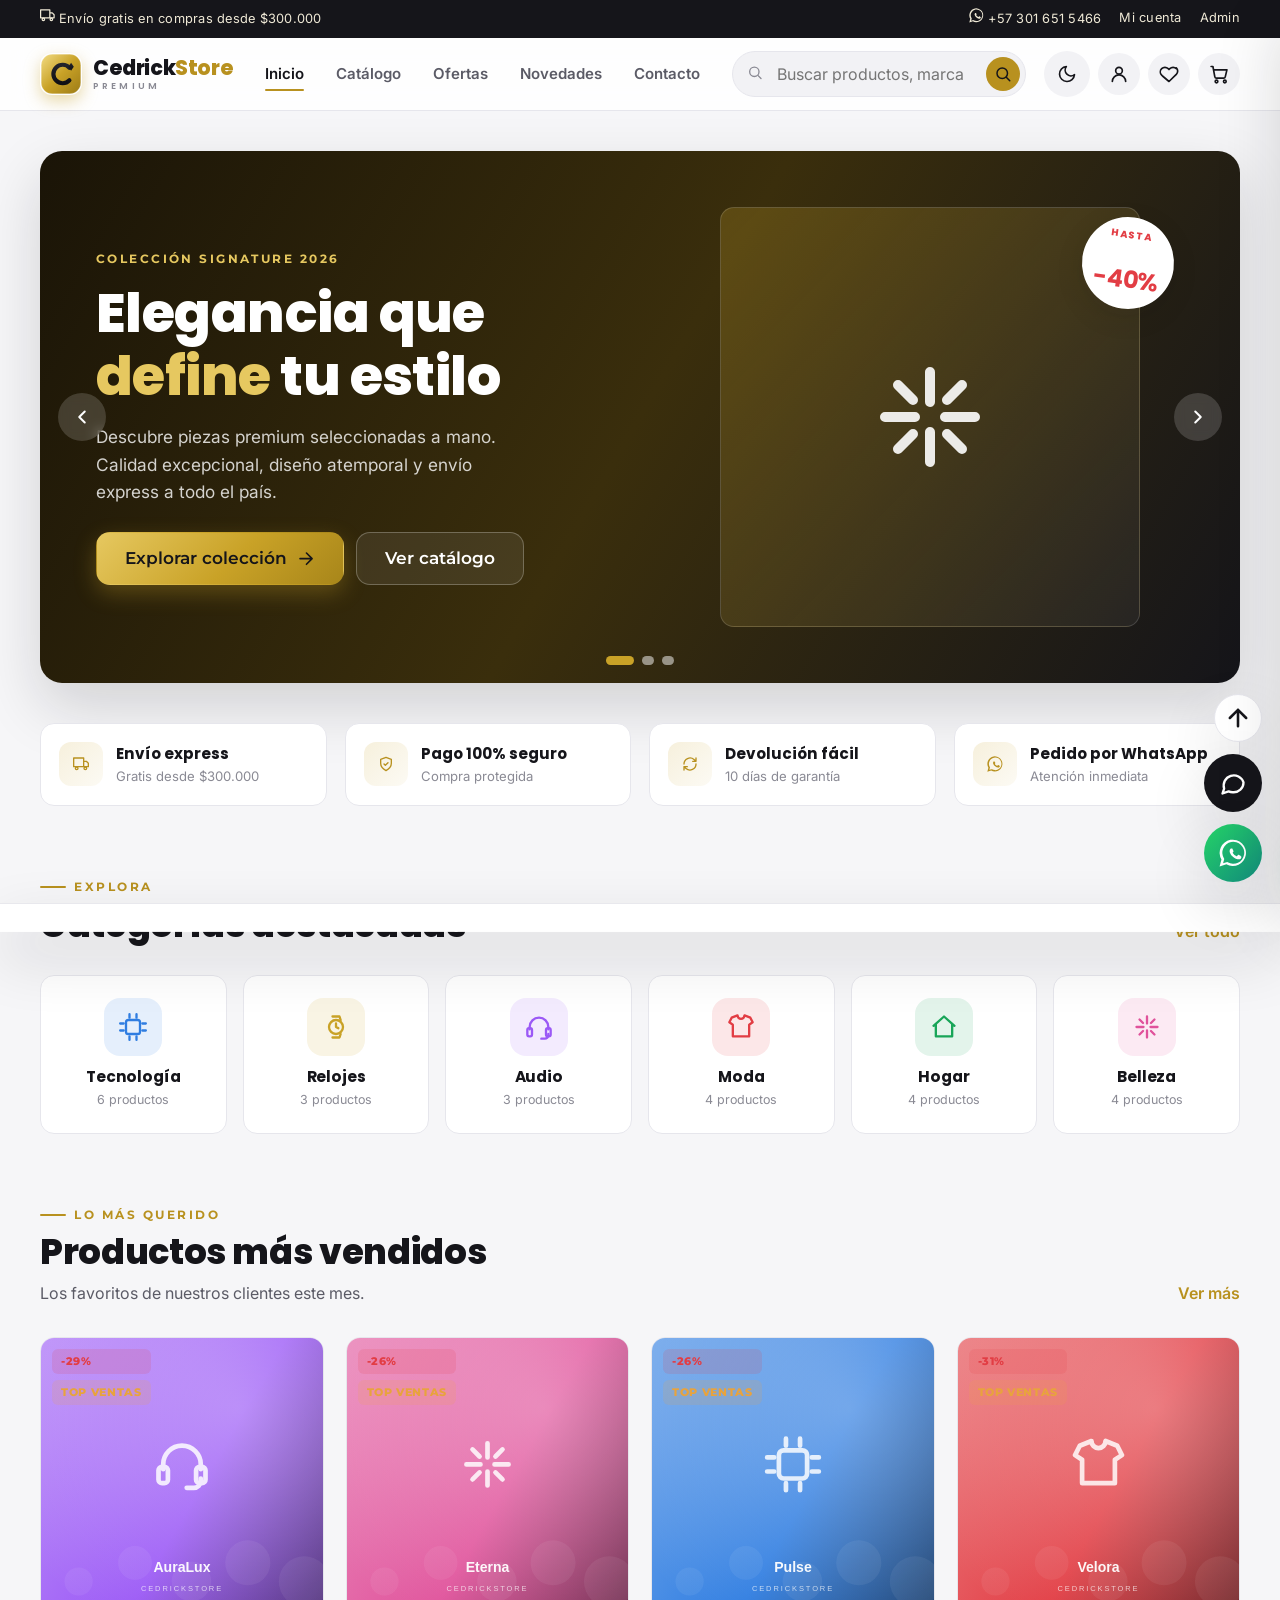
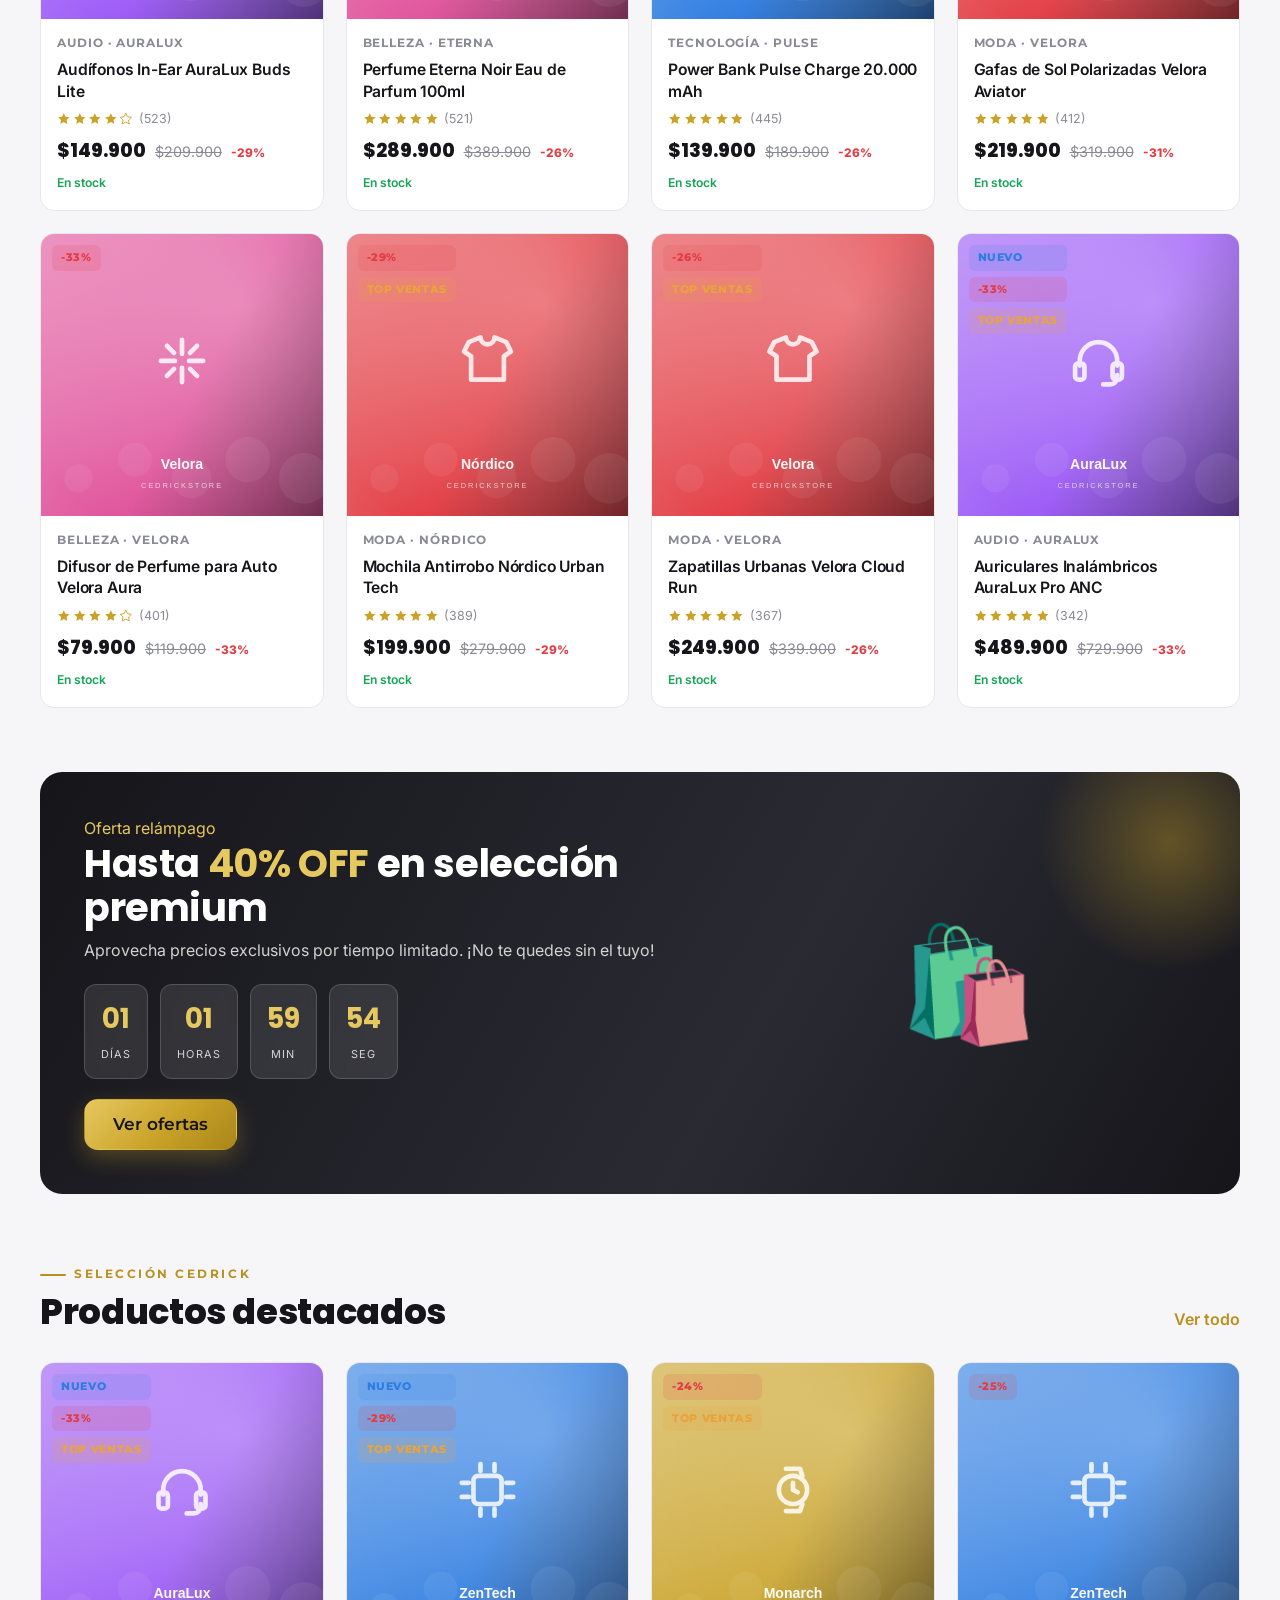
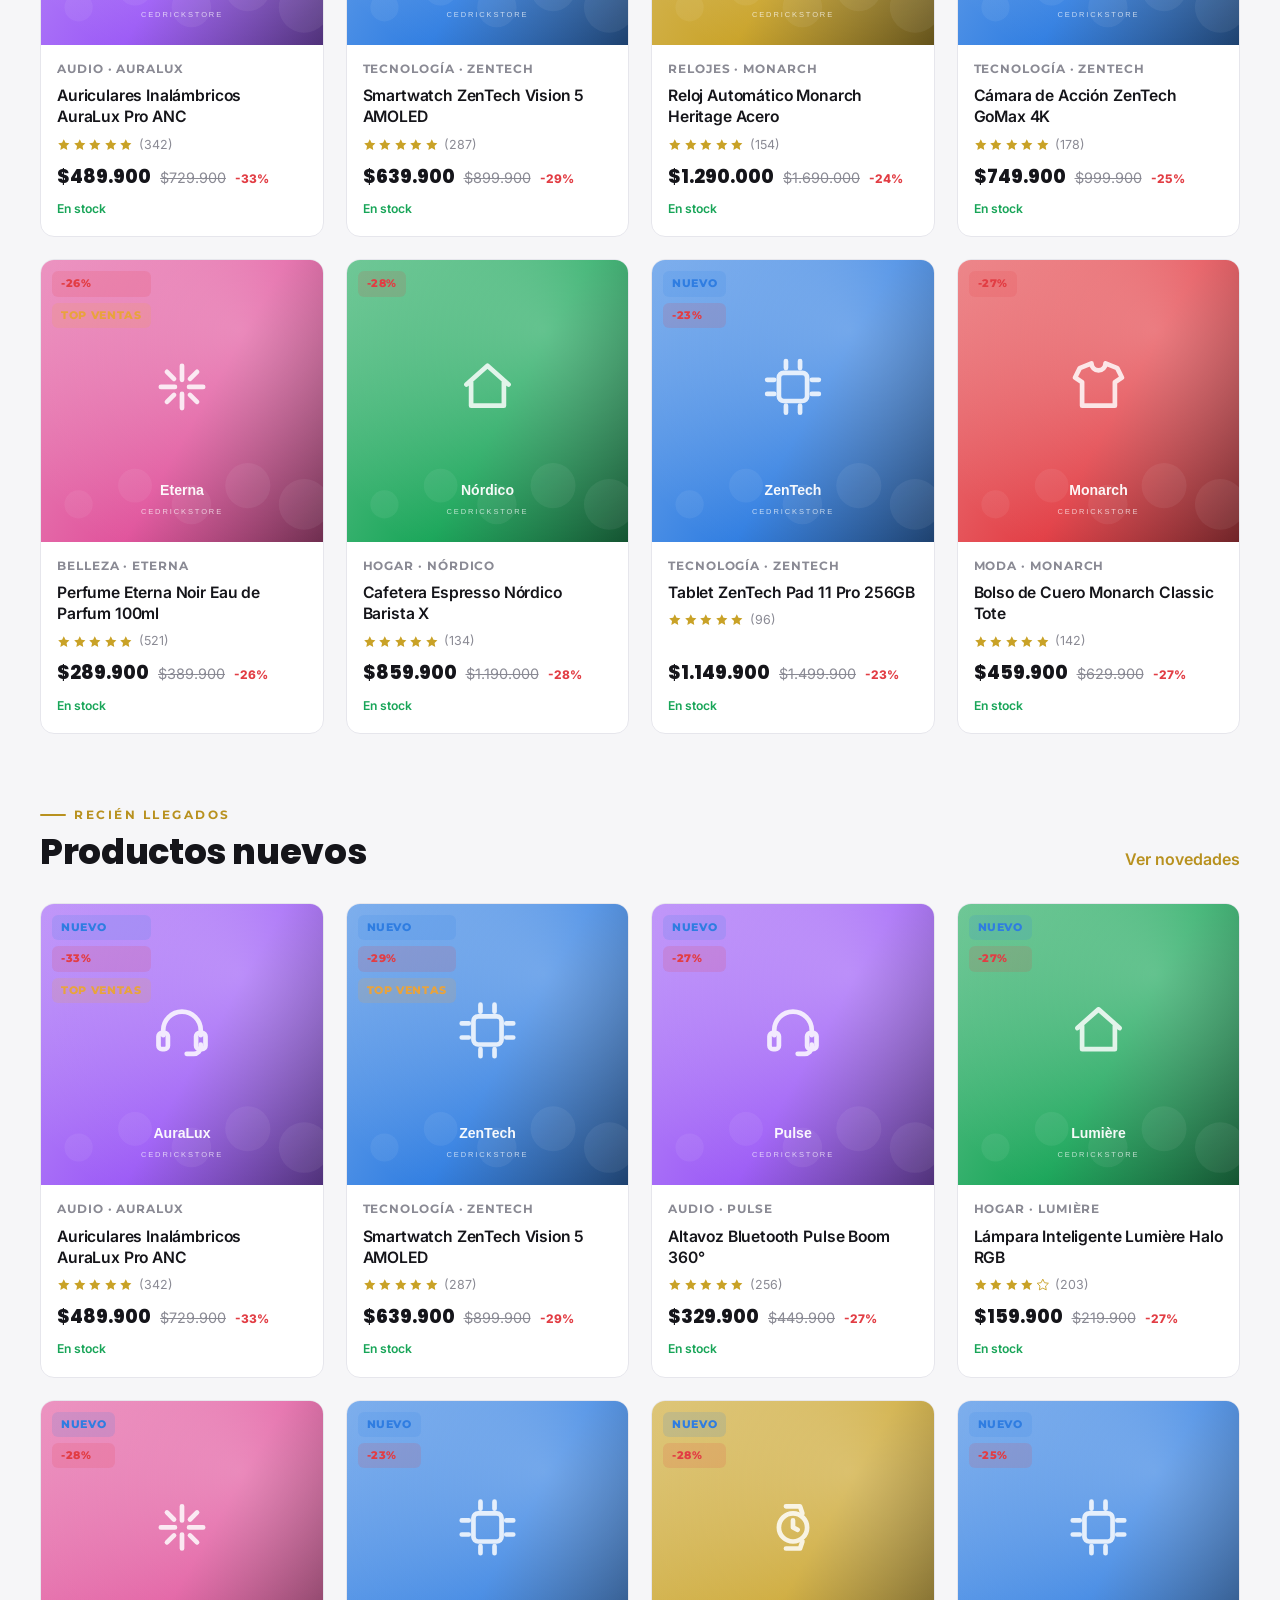
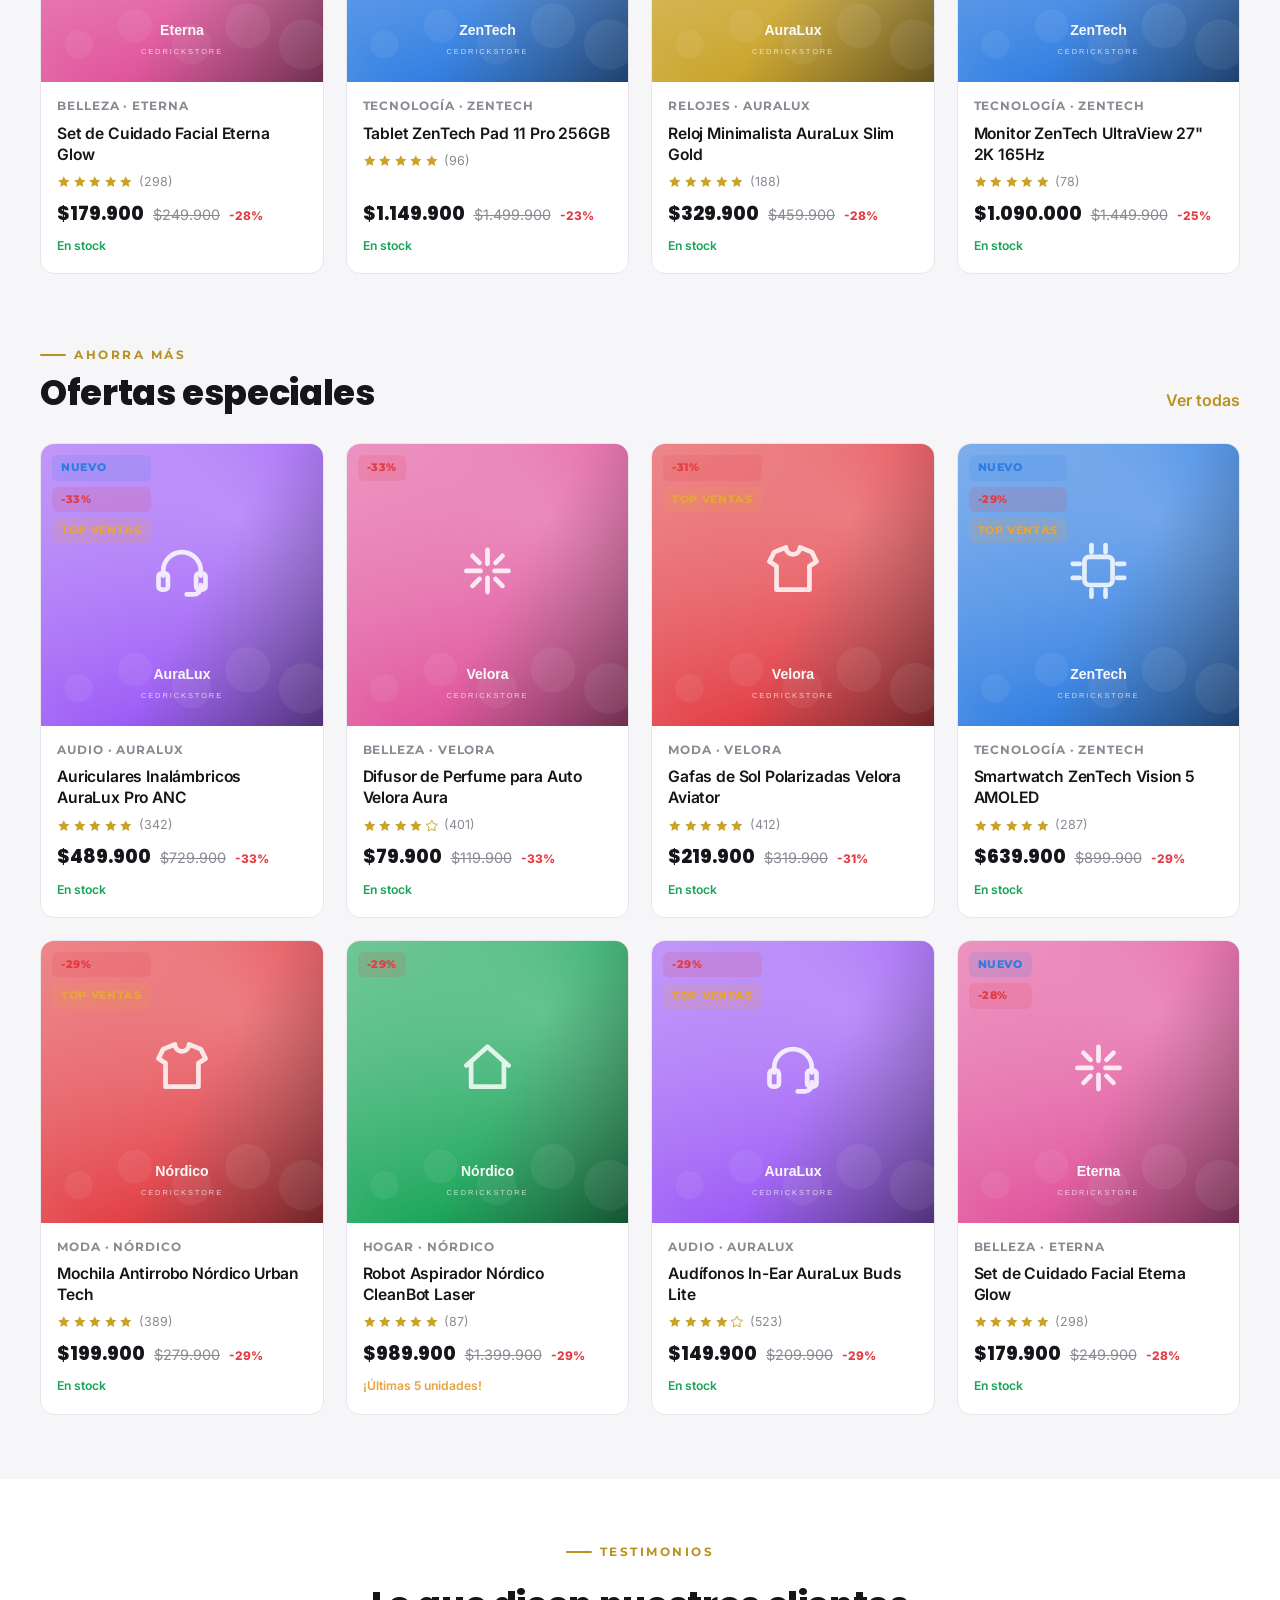
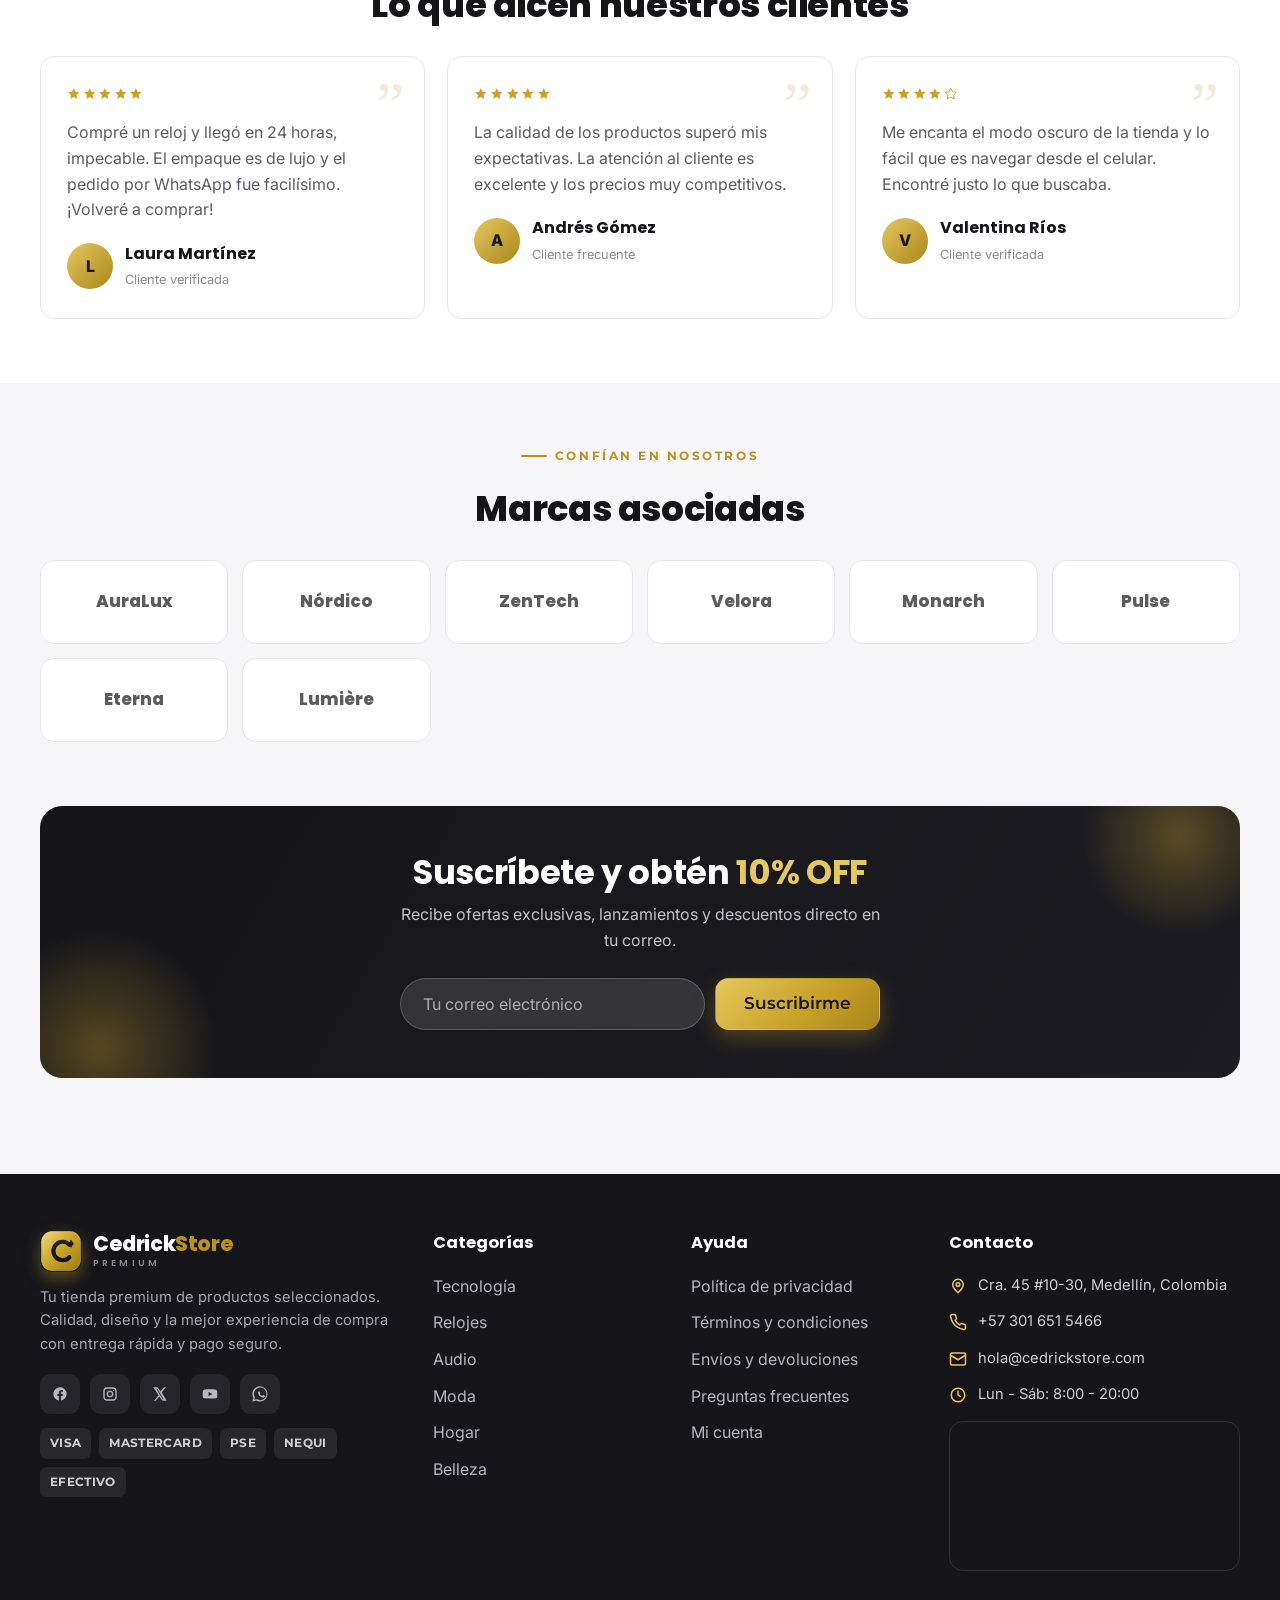
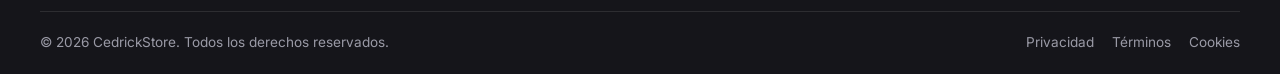
==== commit 3e7555e0: "v2: Centrado móvil perfecto + Personalización total + Monedero + Productos digitales - CSS móvil ree" ====
--- a/index.html
+++ b/index.html
@@ -15,7 +15,7 @@
   <meta property="og:description" content="Productos premium seleccionados a mano. Tecnología, relojes, moda y más con envío rápido y pedidos por WhatsApp.">
   <meta property="og:locale" content="es_CO">
   <meta name="twitter:card" content="summary_large_image">
-  <link rel="icon" href="data:image/svg+xml,%3Csvg xmlns='http://www.w3.org/2000/svg' viewBox='0 0 32 32'%3E%3Crect width='32' height='32' rx='8' fill='%23c9a227'/%3E%3Ctext x='16' y='23' font-family='Poppins,sans-serif' font-size='20' font-weight='800' text-anchor='middle' fill='%23151515'%3EC%3C/text%3E%3C/svg%3E">
+  <link rel="icon" type="image/svg+xml" href="assets/favicon.svg">
   <link rel="preconnect" href="https://fonts.googleapis.com">
   <link rel="preconnect" href="https://fonts.gstatic.com" crossorigin>
   <link rel="stylesheet" href="css/styles.css">
--- a/css/styles.css
+++ b/css/styles.css
@@ -215,11 +215,10 @@
 
 .logo { display: flex; align-items: center; gap: 11px; font-family: var(--font-head); font-weight: 800; }
 .logo-mark {
-  width: 40px; height: 40px; border-radius: 11px; display: grid; place-items: center;
-  background: linear-gradient(135deg, var(--gold-soft), var(--gold-deep));
-  color: #15151a; font-weight: 800; font-size: 1.15rem; box-shadow: 0 6px 16px rgba(201,162,39,.4);
-  font-family: var(--font-head);
-}
+  width: 42px; height: 42px; border-radius: 12px; display: grid; place-items: center; overflow: hidden;
+  background: transparent; box-shadow: 0 6px 16px rgba(201,162,39,.4); flex-shrink: 0;
+}
+.logo-mark img, .logo-mark svg { width: 100%; height: 100%; display: block; }
 .logo-text { font-size: 1.28rem; line-height: 1; letter-spacing: -.02em; }
 .logo-text span { color: var(--accent); }
 .logo-text small { display: block; font-size: .58rem; letter-spacing: .34em; color: var(--muted); font-weight: 600; margin-top: 3px; }
@@ -757,3 +756,217 @@
 .mt-8{margin-top:8px}.mt-16{margin-top:16px}.mt-24{margin-top:24px}.mt-32{margin-top:32px}
 .mb-8{margin-bottom:8px}.mb-16{margin-bottom:16px}.mb-24{margin-bottom:24px}
 .w-100{width:100%}.flex-wrap{flex-wrap:wrap}.flex-1{flex:1}
+
+/* =========================================================================
+   OPTIMIZACIÓN MÓVIL — Centrado perfecto y encuadrado en celulares
+   ========================================================================= */
+
+/* --- Base para todo móvil --- */
+@media (max-width: 720px) {
+  /* Contenedor y overflow */
+  html, body { overflow-x: hidden; }
+  .container { padding-inline: 16px; max-width: 100%; }
+  .section { padding: 36px 0; }
+  .section--tight { padding: 20px 0; }
+
+  /* Centrado de encabezados de sección */
+  .section-head { flex-direction: column; align-items: center; text-align: center; margin-bottom: 20px; }
+  .section-head > div { text-align: center; }
+  .section-title { font-size: 1.35rem; text-align: center; }
+  .section-sub { font-size: .9rem; text-align: center; margin-inline: auto; }
+  .link-more { display: none; }
+
+  /* Header: compacto y centrado */
+  .header-inner { gap: 8px; height: 58px; }
+  .header-actions { gap: 4px; margin-left: auto; }
+  .header-actions .icon-btn { width: 36px; height: 36px; }
+  .header-actions .icon-btn svg { width: 18px; height: 18px; }
+  .badge-count { min-width: 17px; height: 17px; font-size: .62rem; top: -3px; right: -3px; }
+  .logo-mark { width: 36px; height: 36px; border-radius: 10px; }
+  .logo-text { font-size: 1rem; }
+  .logo-text small { display: none; }
+
+  /* Productos: 2 columnas encuadradas y centradas */
+  .product-grid, .product-grid.cols-3 { grid-template-columns: repeat(2, 1fr); gap: 10px; }
+  .product-card { border-radius: 12px; }
+  .pc-media { border-radius: 12px 12px 0 0; }
+  .pc-body { padding: 10px 10px 13px; gap: 4px; }
+  .pc-cat { font-size: .62rem; }
+  .pc-title { font-size: .84rem; -webkit-line-clamp: 2; }
+  .price-now { font-size: .98rem; }
+  .price-old { font-size: .76rem; }
+  .price-off { font-size: .66rem; }
+  .stars { font-size: .72rem; }
+  .stars .count { font-size: .68rem; }
+  .pc-stock { font-size: .68rem; }
+  .pc-actions { opacity: 1; transform: none; flex-direction: row; top: 8px; right: 8px; gap: 5px; }
+  .pc-actions .icon-btn { width: 32px; height: 32px; }
+  .pc-actions .icon-btn svg { width: 14px; height: 14px; }
+  .pc-add { opacity: 1; transform: none; position: static; margin-top: 8px; }
+  .pc-add .btn { font-size: .8rem; padding: 9px 10px; }
+  .pc-tags { top: 8px; left: 8px; }
+  .tag { font-size: .6rem; padding: 3px 7px; }
+
+  /* Botones */
+  .btn { font-size: .88rem; padding: 11px 16px; }
+  .btn-lg { padding: 13px 18px; font-size: .93rem; }
+  .btn-sm { padding: 7px 12px; font-size: .8rem; }
+
+  /* Hero / Slider */
+  .slider { border-radius: 14px; }
+  .slide-inner { padding: 28px 16px; min-height: auto; text-align: center; }
+  .slide-content { text-align: center; }
+  .slide-content .eyebrow { font-size: .68rem; justify-content: center; }
+  .slide-content h1 { font-size: 1.5rem; text-align: center; }
+  .slide-content p { font-size: .9rem; margin-bottom: 16px; text-align: center; margin-inline: auto; }
+  .slide-actions { gap: 8px; width: 100%; justify-content: center; }
+  .slide-actions .btn { flex: 1; padding: 11px 10px; font-size: .85rem; }
+  .slider-arrow { width: 34px; height: 34px; }
+  .slider-arrow svg { width: 18px; height: 18px; }
+  .slider-arrow.prev { left: 6px; } .slider-arrow.next { right: 6px; }
+  .slider-dots { bottom: 12px; }
+  .slider-dots button { width: 7px; height: 7px; }
+  .slider-dots button.active { width: 22px; }
+  .slide-price-badge { width: 70px; height: 70px; top: 6px; right: 6px; }
+  .slide-price-badge b { font-size: 1.15rem; }
+
+  /* Categorías: centradas y compactas */
+  .cat-grid { grid-template-columns: repeat(3, 1fr); gap: 8px; }
+  .cat-card { padding: 14px 6px; border-radius: 10px; }
+  .cat-ico { width: 42px; height: 42px; margin-bottom: 6px; border-radius: 12px; }
+  .cat-ico svg { width: 20px; height: 20px; }
+  .cat-card h4 { font-size: .78rem; }
+  .cat-card span { font-size: .66rem; }
+
+  /* Marcas */
+  .brand-strip { grid-template-columns: repeat(3, 1fr); gap: 8px; }
+  .brand-pill { height: 58px; font-size: .82rem; border-radius: 10px; }
+
+  /* Oferta banner centrado */
+  .deal-banner { padding: 24px 16px; border-radius: 14px; text-align: center; }
+  .deal-banner h3 { font-size: 1.3rem; }
+  .deal-banner .center { font-size: 3rem !important; }
+  .countdown { gap: 6px; justify-content: center; }
+  .cd-box { min-width: 0; flex: 1; padding: 8px 4px; border-radius: 9px; }
+  .cd-box b { font-size: 1.15rem; }
+  .cd-box span { font-size: .54rem; }
+
+  /* Testimonios centrados */
+  .testi-grid { grid-template-columns: 1fr; gap: 14px; }
+  .testi-card { padding: 20px; }
+
+  /* Newsletter centrado */
+  .newsletter { padding: 28px 16px; border-radius: 14px; }
+  .newsletter h3 { font-size: 1.3rem; }
+  .newsletter form { flex-direction: column; gap: 8px; }
+  .newsletter input, .newsletter form .btn { width: 100%; min-width: 0; }
+
+  /* Features y stats */
+  .feature-row { grid-template-columns: 1fr 1fr; gap: 8px; }
+  .feature { padding: 12px; border-radius: 10px; }
+  .feature .fico { width: 38px; height: 38px; border-radius: 10px; }
+  .feature .fico svg { width: 18px; height: 18px; }
+  .feature h5 { font-size: .84rem; }
+  .feature p { font-size: .74rem; }
+  .stat-grid { grid-template-columns: 1fr 1fr; gap: 10px; }
+  .stat-card { padding: 14px; border-radius: 10px; }
+  .stat-card h4 { font-size: 1.2rem; }
+
+  /* Detalle de producto */
+  .pdp { gap: 20px; }
+  .pdp-info h1 { font-size: 1.3rem; }
+  .pdp-price .price-now { font-size: 1.6rem; }
+  .pdp-actions { gap: 8px; flex-wrap: wrap; }
+  .pdp-actions .btn-lg { flex: 1 1 100%; }
+  .pdp-actions .icon-btn { width: 46px; height: 46px; }
+  .gallery-thumbs { gap: 8px; }
+  .gallery-thumbs button { width: 56px; height: 56px; border-radius: 9px; }
+  .qty-stepper button { width: 40px; height: 42px; }
+  .qty-stepper input { width: 46px; height: 42px; }
+
+  /* Carrito */
+  .cart-layout { gap: 20px; }
+  .summary { padding: 16px; border-radius: 12px; }
+  .summary h3 { font-size: 1.1rem; }
+  .toolbar { padding: 10px 12px; gap: 8px; flex-wrap: wrap; }
+  .toolbar .count { order: -1; width: 100%; text-align: center; }
+  .toolbar .select { font-size: .82rem; height: 38px; }
+  .view-toggle { display: none; }
+
+  /* Cabecera de página */
+  .page-head { padding: 18px 0; }
+  .page-head h1 { font-size: 1.3rem; }
+  .breadcrumb { font-size: .8rem; }
+
+  /* Formularios */
+  .form-grid { grid-template-columns: 1fr; gap: 0; }
+  .field label { font-size: .84rem; }
+  .input, .select { height: 44px; font-size: .9rem; }
+  .textarea { font-size: .9rem; }
+
+  /* Toasts a lo ancho */
+  .toast-stack { left: 10px; right: 10px; top: 66px; }
+  .toast { min-width: 0; max-width: none; width: 100%; border-radius: 10px; padding: 11px 13px; }
+
+  /* Modales: full width */
+  .modal-overlay { padding: 10px; }
+  .modal { max-width: 100%; border-radius: 16px; }
+  .modal-head { padding: 18px 16px 0; }
+  .modal-body { padding: 14px 16px 18px; }
+  .tabs { gap: 0; overflow-x: auto; }
+  .tab { padding: 10px 12px; font-size: .88rem; }
+
+  /* Footer compacto */
+  .footer-top { grid-template-columns: 1fr; gap: 24px; }
+  .footer-bottom { flex-direction: column; text-align: center; gap: 10px; }
+
+  /* Side nav se oculta */
+  .acct-layout, .admin-layout { grid-template-columns: 1fr; }
+  .side-nav { position: static; display: flex; flex-wrap: wrap; gap: 4px; padding: 8px; }
+  .side-nav a, .side-nav button { padding: 9px 10px; font-size: .82rem; gap: 6px; }
+  .side-nav svg { width: 16px; height: 16px; }
+  .side-nav .nav-sep { display: none; }
+  .panel { padding: 16px; border-radius: 12px; }
+  .data-table th, .data-table td { padding: 9px 8px; font-size: .78rem; }
+
+  /* Flotantes */
+  .float-stack { right: 12px; bottom: 12px; gap: 8px; }
+  .fab { width: 50px; height: 50px; }
+  .fab svg { width: 24px; height: 24px; }
+  .fab-wa { width: 54px; height: 54px; }
+  .fab-label { display: none; }
+  .chat-box { right: 10px; left: 10px; width: auto; bottom: 76px; border-radius: 16px; }
+
+  /* Comparador */
+  .compare-bar { padding: 10px 0; }
+  .compare-thumb { width: 44px; height: 44px; }
+}
+
+/* --- Celulares estrechos (< 430px) --- */
+@media (max-width: 430px) {
+  .product-grid, .product-grid.cols-3 { grid-template-columns: repeat(2, 1fr); gap: 8px; }
+  .cat-grid { grid-template-columns: repeat(2, 1fr); }
+  .feature-row { grid-template-columns: 1fr; }
+  .brand-strip { grid-template-columns: repeat(2, 1fr); }
+  .cart-row { grid-template-columns: 60px 1fr; gap: 10px; padding: 10px; }
+  .cart-row .ci-media { width: 60px; height: 60px; border-radius: 9px; }
+  .cart-row .ci-right { grid-column: 1 / -1; flex-direction: row; justify-content: space-between; align-items: center; flex-wrap: wrap; gap: 8px; }
+  .ci-remove { font-size: .76rem; }
+  .slide-content h1 { font-size: 1.35rem; }
+  .section-title { font-size: 1.2rem; }
+  .step { font-size: .74rem; gap: 5px; }
+  .step .n { width: 24px; height: 24px; font-size: .74rem; }
+  .step-line { margin: 0 4px; }
+  .pdp-actions .icon-btn { width: 44px; height: 44px; }
+  .stat-grid { grid-template-columns: 1fr; }
+  .header-inner { height: 54px; }
+  .logo-mark { width: 32px; height: 32px; }
+  .logo-text { font-size: .92rem; }
+}
+
+/* --- Pantallas muy estrechas (< 340px) --- */
+@media (max-width: 340px) {
+  .product-grid, .product-grid.cols-3 { grid-template-columns: 1fr; }
+  .cat-grid { grid-template-columns: 1fr; }
+  .container { padding-inline: 12px; }
+}
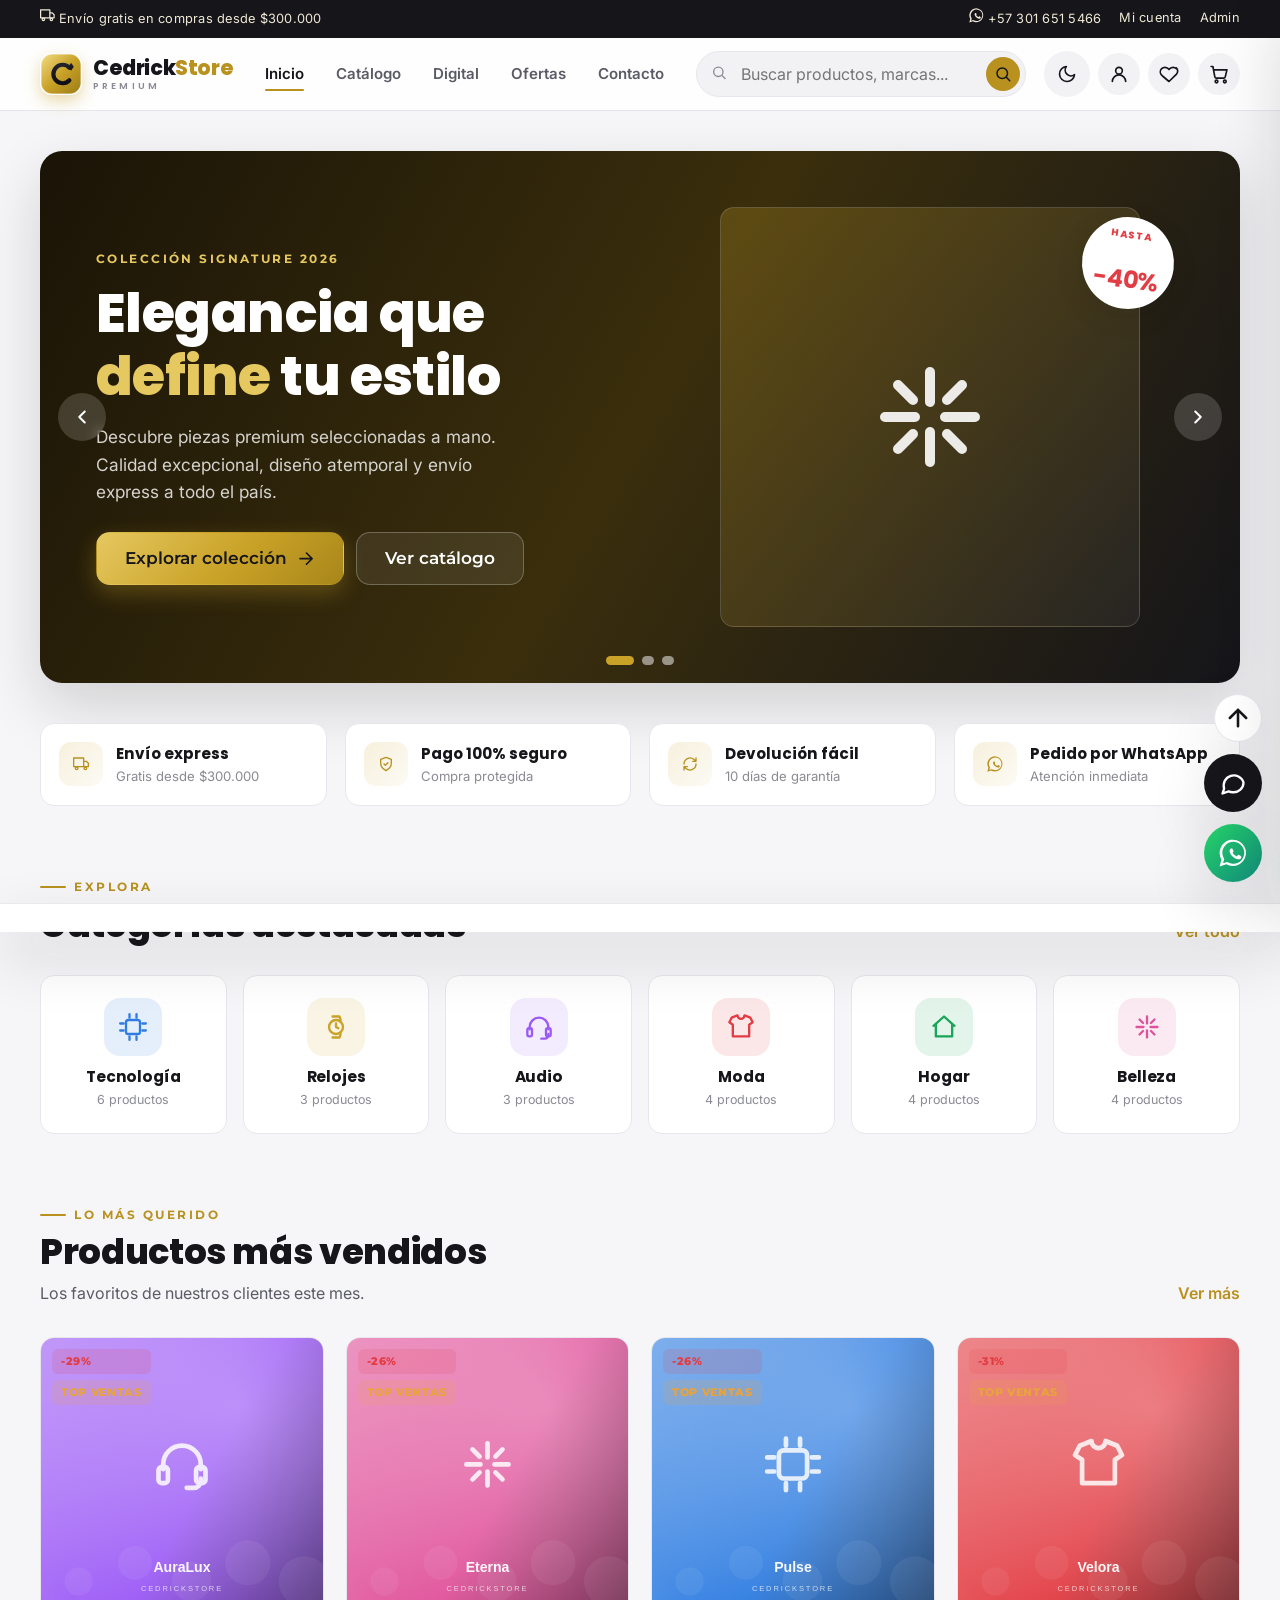
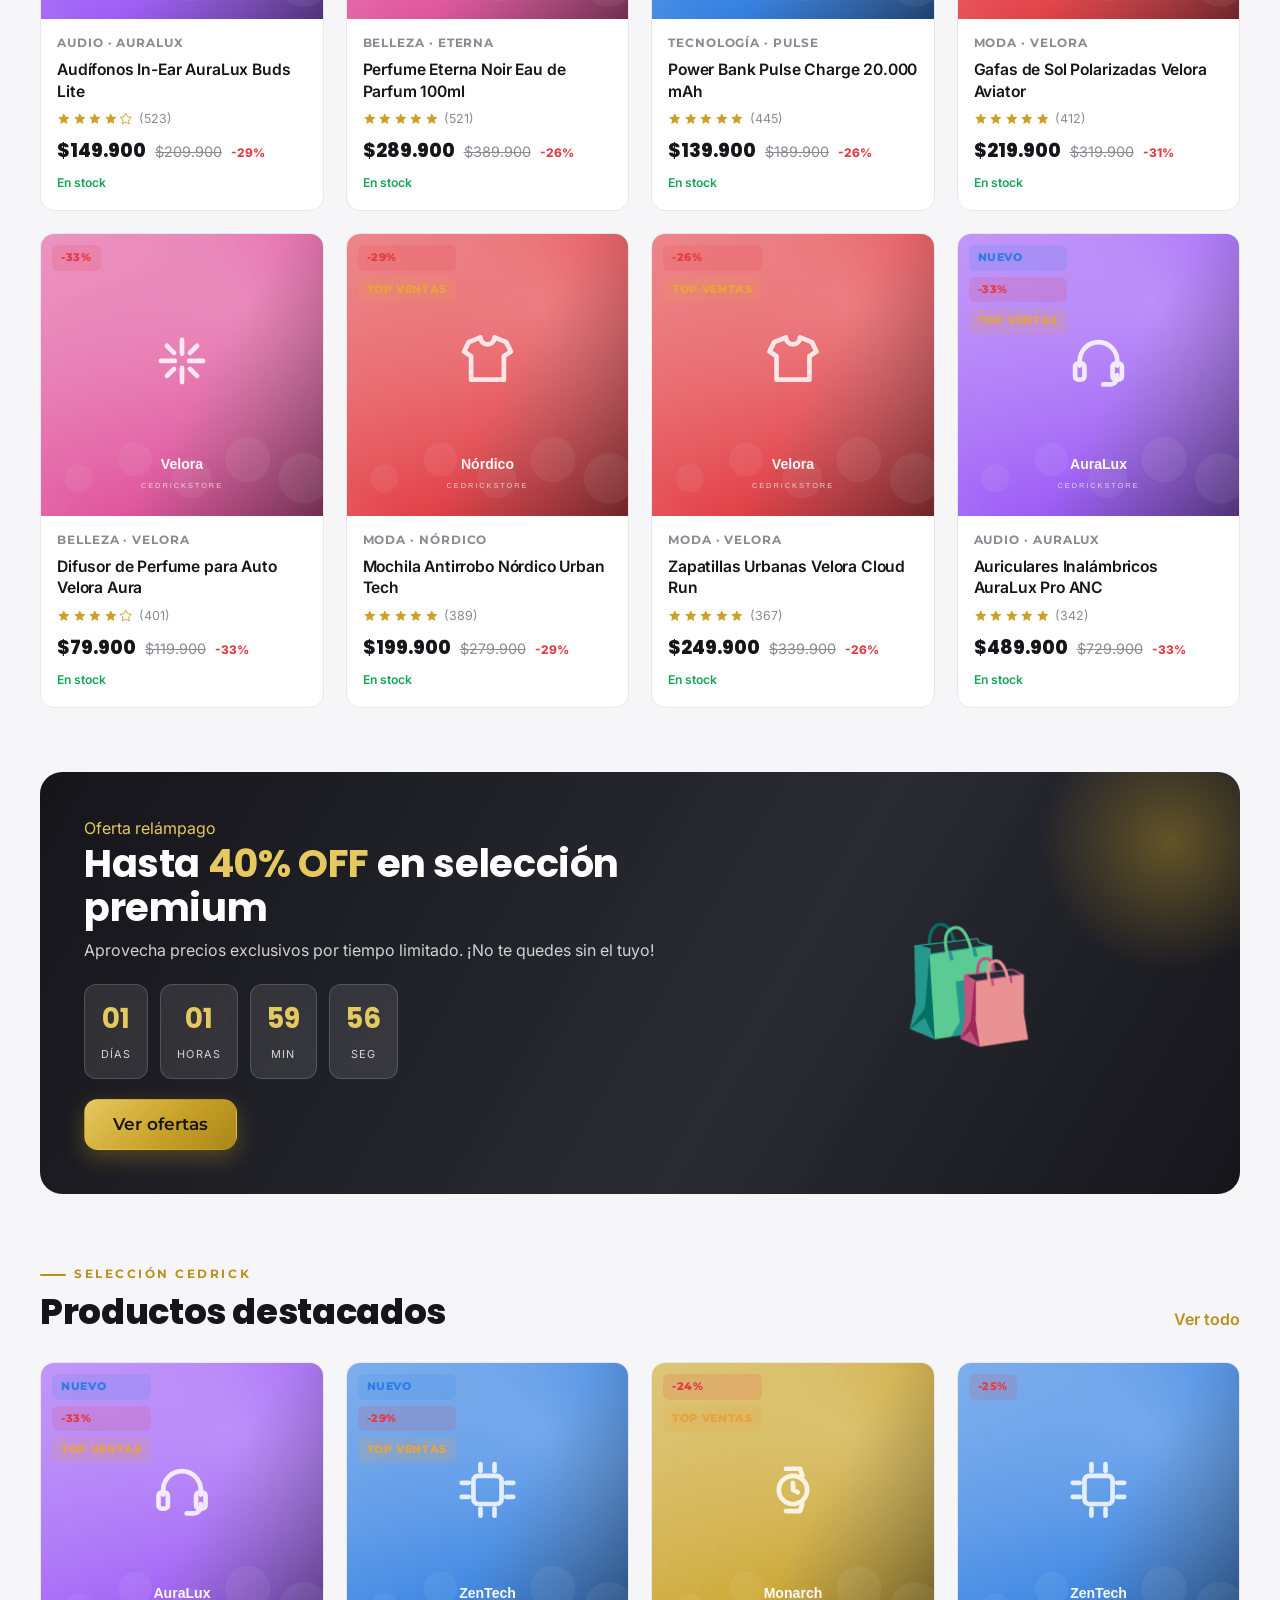
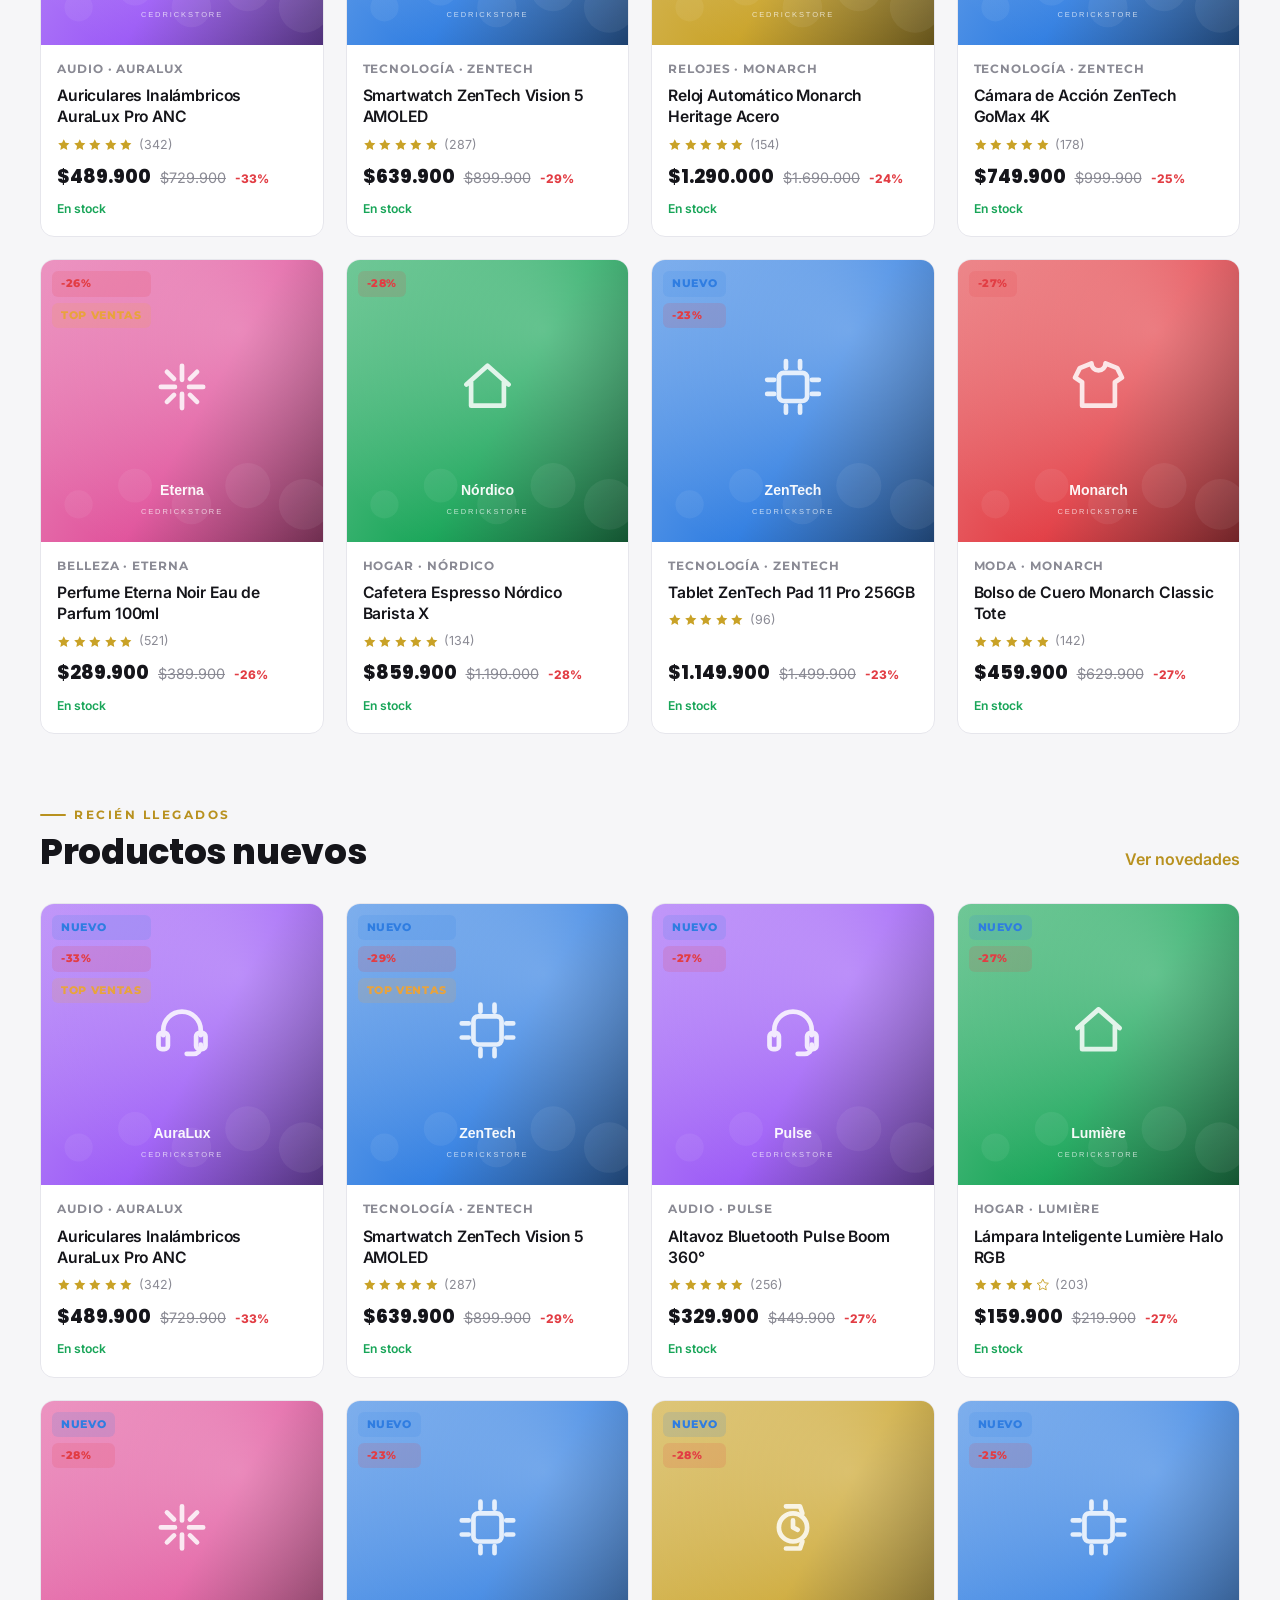
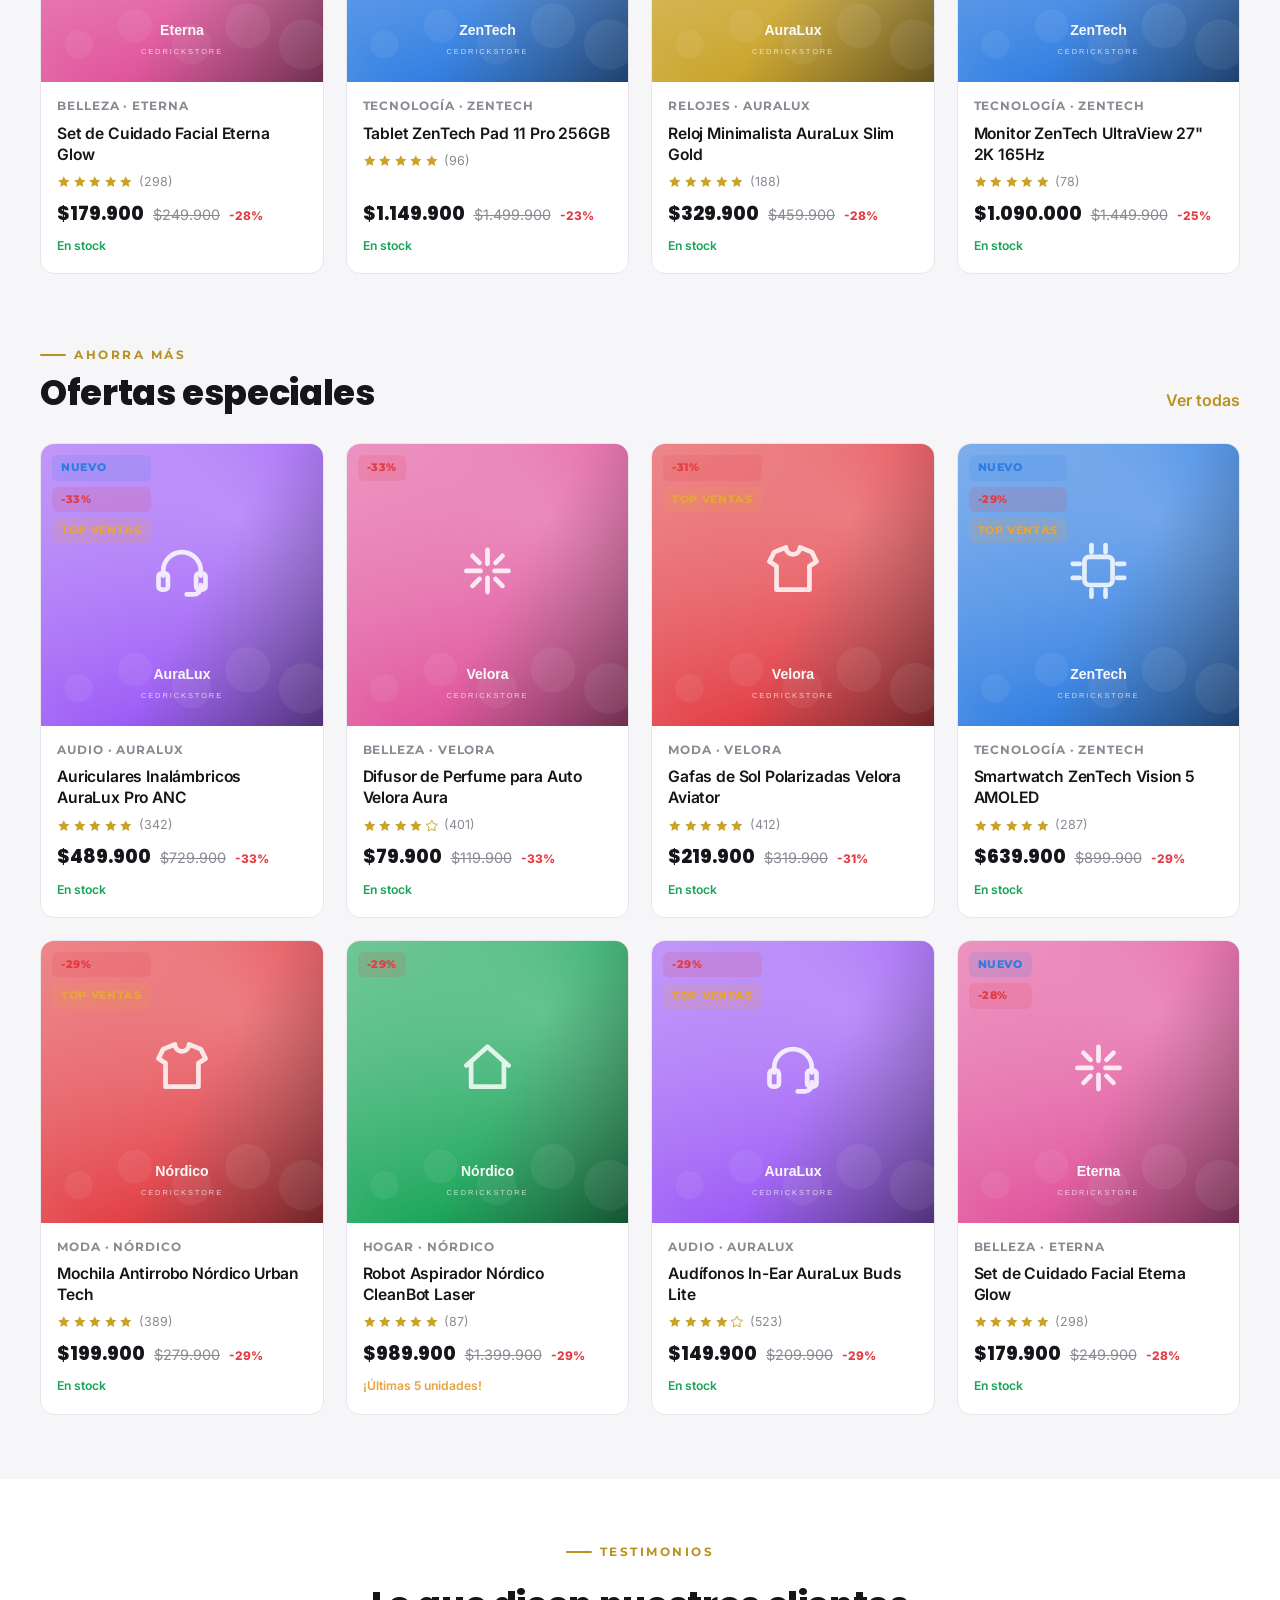
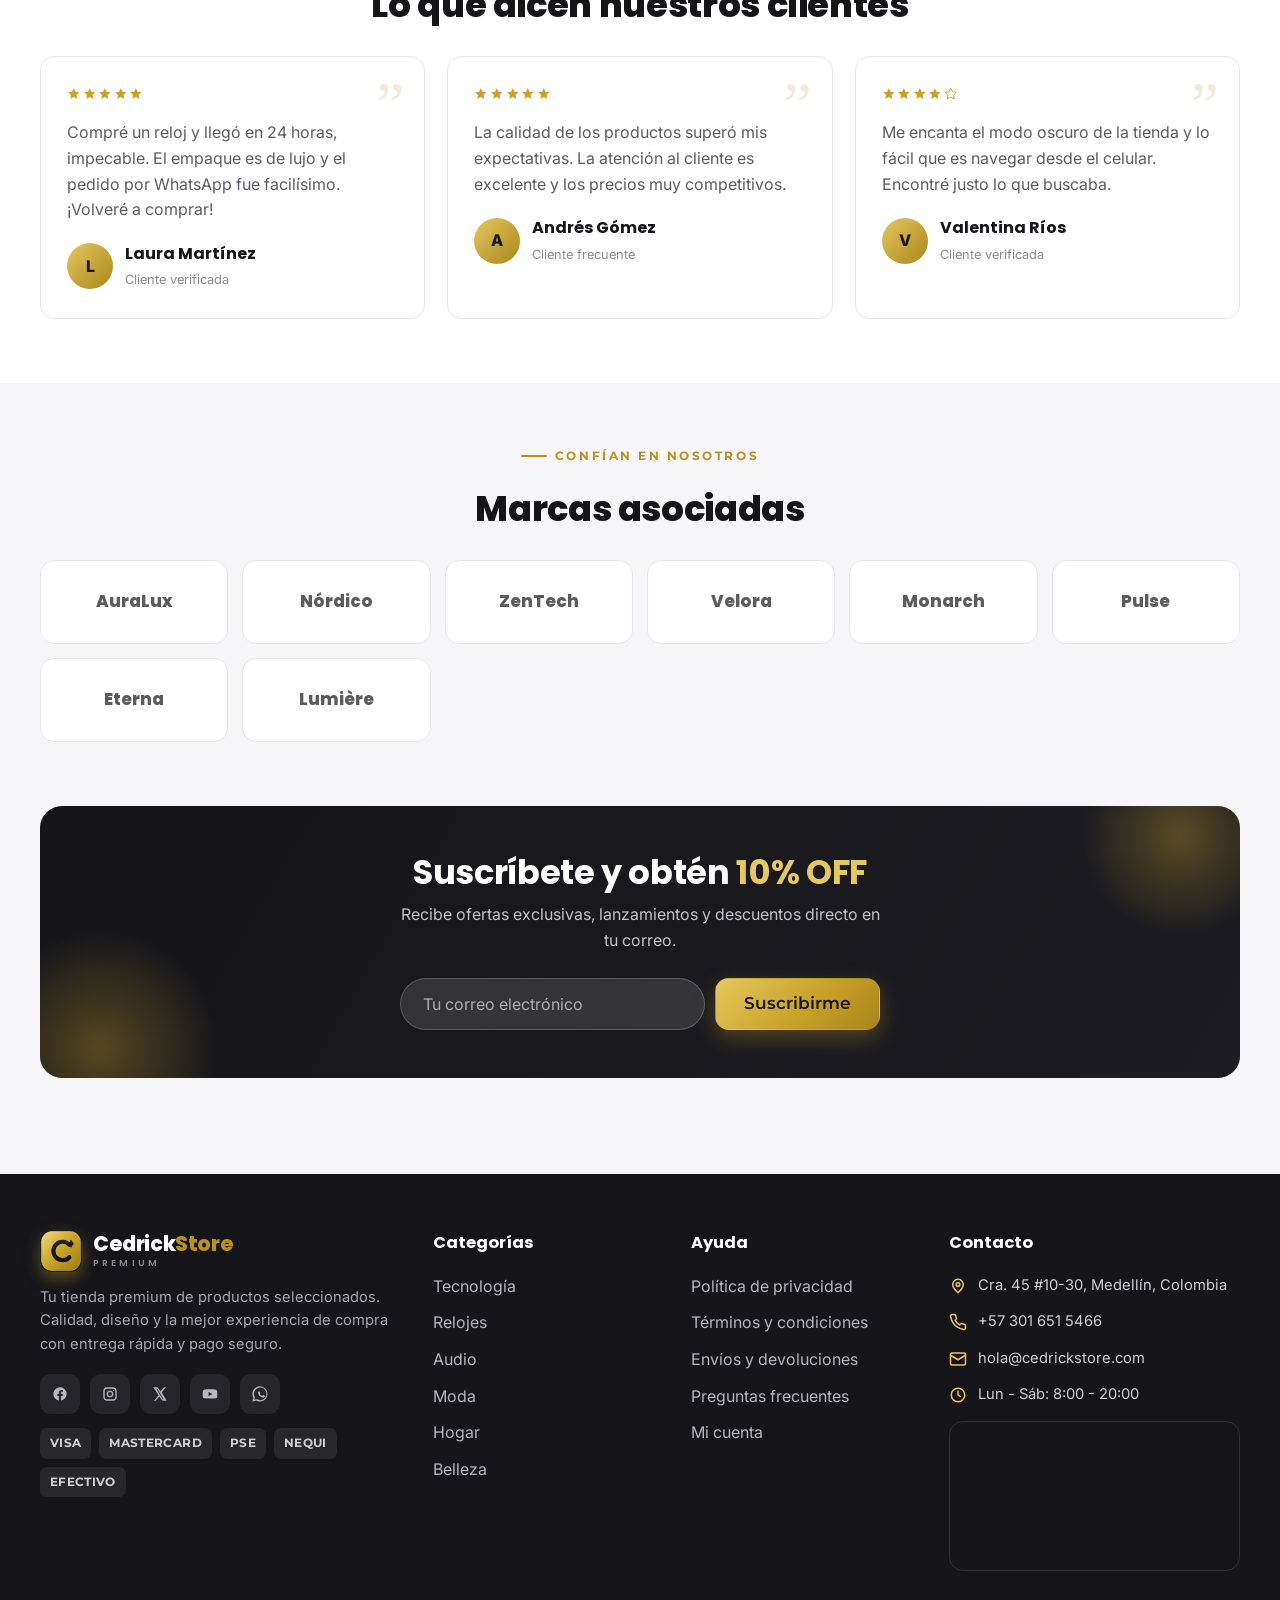
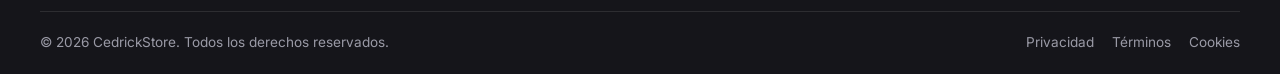
==== commit 1b02989c: "v3: Productos digitales visibles en frontend (home + pagina dedicada) - Nueva pagina digital.html co" ====
--- a/index.html
+++ b/index.html
@@ -133,6 +133,21 @@
       </div>
     </section>
 
+    <!-- PRODUCTOS DIGITALES -->
+    <section class="section" style="padding-top:0">
+      <div class="container">
+        <div class="section-head">
+          <div>
+            <span class="eyebrow">Entrega inmediata</span>
+            <h2 class="section-title">Productos digitales</h2>
+            <p class="section-sub">Códigos, licencias y más. Compra con tu monedero y recibe al instante.</p>
+          </div>
+          <a href="digital.html" class="link-more">Ver todos</a>
+        </div>
+        <div class="product-grid cols-3" id="digitalHomeGrid"></div>
+      </div>
+    </section>
+
     <!-- TESTIMONIOS -->
     <section class="section" style="background:var(--bg-alt)">
       <div class="container">
